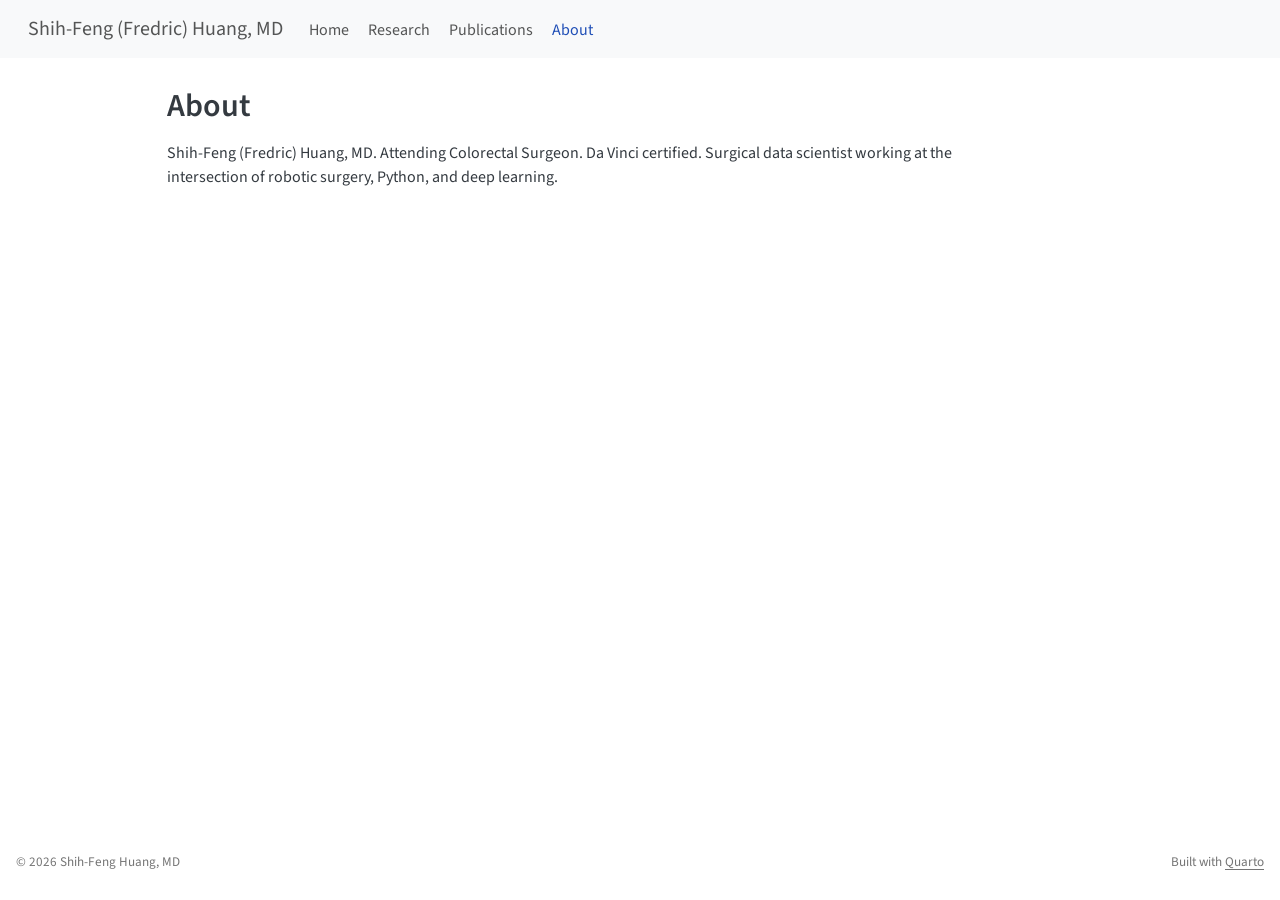
==== docs/about.html @ 770b7eba "Initial Quarto site with CNAME for research.shihfenghuang.com" ====
<!DOCTYPE html>
<html xmlns="http://www.w3.org/1999/xhtml" lang="en" xml:lang="en"><head>

<meta charset="utf-8">
<meta name="generator" content="quarto-1.5.57">

<meta name="viewport" content="width=device-width, initial-scale=1.0, user-scalable=yes">


<title>About – Shih-Feng (Fredric) Huang, MD</title>
<style>
code{white-space: pre-wrap;}
span.smallcaps{font-variant: small-caps;}
div.columns{display: flex; gap: min(4vw, 1.5em);}
div.column{flex: auto; overflow-x: auto;}
div.hanging-indent{margin-left: 1.5em; text-indent: -1.5em;}
ul.task-list{list-style: none;}
ul.task-list li input[type="checkbox"] {
  width: 0.8em;
  margin: 0 0.8em 0.2em -1em; /* quarto-specific, see https://github.com/quarto-dev/quarto-cli/issues/4556 */ 
  vertical-align: middle;
}
</style>


<script src="site_libs/quarto-nav/quarto-nav.js"></script>
<script src="site_libs/quarto-nav/headroom.min.js"></script>
<script src="site_libs/clipboard/clipboard.min.js"></script>
<script src="site_libs/quarto-search/autocomplete.umd.js"></script>
<script src="site_libs/quarto-search/fuse.min.js"></script>
<script src="site_libs/quarto-search/quarto-search.js"></script>
<meta name="quarto:offset" content="./">
<script src="site_libs/quarto-html/quarto.js"></script>
<script src="site_libs/quarto-html/popper.min.js"></script>
<script src="site_libs/quarto-html/tippy.umd.min.js"></script>
<script src="site_libs/quarto-html/anchor.min.js"></script>
<link href="site_libs/quarto-html/tippy.css" rel="stylesheet">
<link href="site_libs/quarto-html/quarto-syntax-highlighting.css" rel="stylesheet" id="quarto-text-highlighting-styles">
<script src="site_libs/bootstrap/bootstrap.min.js"></script>
<link href="site_libs/bootstrap/bootstrap-icons.css" rel="stylesheet">
<link href="site_libs/bootstrap/bootstrap.min.css" rel="stylesheet" id="quarto-bootstrap" data-mode="light">
<script id="quarto-search-options" type="application/json">{
  "location": "navbar",
  "copy-button": false,
  "collapse-after": 3,
  "panel-placement": "end",
  "type": "overlay",
  "limit": 50,
  "keyboard-shortcut": [
    "f",
    "/",
    "s"
  ],
  "show-item-context": false,
  "language": {
    "search-no-results-text": "No results",
    "search-matching-documents-text": "matching documents",
    "search-copy-link-title": "Copy link to search",
    "search-hide-matches-text": "Hide additional matches",
    "search-more-match-text": "more match in this document",
    "search-more-matches-text": "more matches in this document",
    "search-clear-button-title": "Clear",
    "search-text-placeholder": "",
    "search-detached-cancel-button-title": "Cancel",
    "search-submit-button-title": "Submit",
    "search-label": "Search"
  }
}</script>


<link rel="stylesheet" href="styles.css">
</head>

<body class="nav-fixed">

<div id="quarto-search-results"></div>
  <header id="quarto-header" class="headroom fixed-top">
    <nav class="navbar navbar-expand-lg " data-bs-theme="dark">
      <div class="navbar-container container-fluid">
      <div class="navbar-brand-container mx-auto">
    <a class="navbar-brand" href="./index.html">
    <span class="navbar-title">Shih-Feng (Fredric) Huang, MD</span>
    </a>
  </div>
            <div id="quarto-search" class="" title="Search"></div>
          <button class="navbar-toggler" type="button" data-bs-toggle="collapse" data-bs-target="#navbarCollapse" aria-controls="navbarCollapse" role="menu" aria-expanded="false" aria-label="Toggle navigation" onclick="if (window.quartoToggleHeadroom) { window.quartoToggleHeadroom(); }">
  <span class="navbar-toggler-icon"></span>
</button>
          <div class="collapse navbar-collapse" id="navbarCollapse">
            <ul class="navbar-nav navbar-nav-scroll me-auto">
  <li class="nav-item">
    <a class="nav-link" href="./index.html"> 
<span class="menu-text">Home</span></a>
  </li>  
  <li class="nav-item">
    <a class="nav-link" href="./research.html"> 
<span class="menu-text">Research</span></a>
  </li>  
  <li class="nav-item">
    <a class="nav-link" href="./publications.html"> 
<span class="menu-text">Publications</span></a>
  </li>  
  <li class="nav-item">
    <a class="nav-link active" href="./about.html" aria-current="page"> 
<span class="menu-text">About</span></a>
  </li>  
</ul>
            <ul class="navbar-nav navbar-nav-scroll ms-auto">
  <li class="nav-item compact">
    <a class="nav-link" href="https://github.com/odafeng"> <i class="bi bi-github" role="img">
</i> 
<span class="menu-text"></span></a>
  </li>  
  <li class="nav-item compact">
    <a class="nav-link" href="https://www.linkedin.com/in/fredrichuang/"> <i class="bi bi-linkedin" role="img">
</i> 
<span class="menu-text"></span></a>
  </li>  
</ul>
          </div> <!-- /navcollapse -->
            <div class="quarto-navbar-tools">
</div>
      </div> <!-- /container-fluid -->
    </nav>
</header>
<!-- content -->
<div id="quarto-content" class="quarto-container page-columns page-rows-contents page-layout-article page-navbar">
<!-- sidebar -->
<!-- margin-sidebar -->
    <div id="quarto-margin-sidebar" class="sidebar margin-sidebar zindex-bottom">
        
    </div>
<!-- main -->
<main class="content" id="quarto-document-content">

<header id="title-block-header" class="quarto-title-block default">
<div class="quarto-title">
<h1 class="title">About</h1>
</div>



<div class="quarto-title-meta">

    
  
    
  </div>
  


</header>


<p>Shih-Feng (Fredric) Huang, MD. Attending Colorectal Surgeon. Da Vinci certified. Surgical data scientist working at the intersection of robotic surgery, Python, and deep learning.</p>



</main> <!-- /main -->
<script id="quarto-html-after-body" type="application/javascript">
window.document.addEventListener("DOMContentLoaded", function (event) {
  const toggleBodyColorMode = (bsSheetEl) => {
    const mode = bsSheetEl.getAttribute("data-mode");
    const bodyEl = window.document.querySelector("body");
    if (mode === "dark") {
      bodyEl.classList.add("quarto-dark");
      bodyEl.classList.remove("quarto-light");
    } else {
      bodyEl.classList.add("quarto-light");
      bodyEl.classList.remove("quarto-dark");
    }
  }
  const toggleBodyColorPrimary = () => {
    const bsSheetEl = window.document.querySelector("link#quarto-bootstrap");
    if (bsSheetEl) {
      toggleBodyColorMode(bsSheetEl);
    }
  }
  toggleBodyColorPrimary();  
  const icon = "";
  const anchorJS = new window.AnchorJS();
  anchorJS.options = {
    placement: 'right',
    icon: icon
  };
  anchorJS.add('.anchored');
  const isCodeAnnotation = (el) => {
    for (const clz of el.classList) {
      if (clz.startsWith('code-annotation-')) {                     
        return true;
      }
    }
    return false;
  }
  const onCopySuccess = function(e) {
    // button target
    const button = e.trigger;
    // don't keep focus
    button.blur();
    // flash "checked"
    button.classList.add('code-copy-button-checked');
    var currentTitle = button.getAttribute("title");
    button.setAttribute("title", "Copied!");
    let tooltip;
    if (window.bootstrap) {
      button.setAttribute("data-bs-toggle", "tooltip");
      button.setAttribute("data-bs-placement", "left");
      button.setAttribute("data-bs-title", "Copied!");
      tooltip = new bootstrap.Tooltip(button, 
        { trigger: "manual", 
          customClass: "code-copy-button-tooltip",
          offset: [0, -8]});
      tooltip.show();    
    }
    setTimeout(function() {
      if (tooltip) {
        tooltip.hide();
        button.removeAttribute("data-bs-title");
        button.removeAttribute("data-bs-toggle");
        button.removeAttribute("data-bs-placement");
      }
      button.setAttribute("title", currentTitle);
      button.classList.remove('code-copy-button-checked');
    }, 1000);
    // clear code selection
    e.clearSelection();
  }
  const getTextToCopy = function(trigger) {
      const codeEl = trigger.previousElementSibling.cloneNode(true);
      for (const childEl of codeEl.children) {
        if (isCodeAnnotation(childEl)) {
          childEl.remove();
        }
      }
      return codeEl.innerText;
  }
  const clipboard = new window.ClipboardJS('.code-copy-button:not([data-in-quarto-modal])', {
    text: getTextToCopy
  });
  clipboard.on('success', onCopySuccess);
  if (window.document.getElementById('quarto-embedded-source-code-modal')) {
    // For code content inside modals, clipBoardJS needs to be initialized with a container option
    // TODO: Check when it could be a function (https://github.com/zenorocha/clipboard.js/issues/860)
    const clipboardModal = new window.ClipboardJS('.code-copy-button[data-in-quarto-modal]', {
      text: getTextToCopy,
      container: window.document.getElementById('quarto-embedded-source-code-modal')
    });
    clipboardModal.on('success', onCopySuccess);
  }
    var localhostRegex = new RegExp(/^(?:http|https):\/\/localhost\:?[0-9]*\//);
    var mailtoRegex = new RegExp(/^mailto:/);
      var filterRegex = new RegExp("https:\/\/research\.shihfenghuang\.com");
    var isInternal = (href) => {
        return filterRegex.test(href) || localhostRegex.test(href) || mailtoRegex.test(href);
    }
    // Inspect non-navigation links and adorn them if external
 	var links = window.document.querySelectorAll('a[href]:not(.nav-link):not(.navbar-brand):not(.toc-action):not(.sidebar-link):not(.sidebar-item-toggle):not(.pagination-link):not(.no-external):not([aria-hidden]):not(.dropdown-item):not(.quarto-navigation-tool):not(.about-link)');
    for (var i=0; i<links.length; i++) {
      const link = links[i];
      if (!isInternal(link.href)) {
        // undo the damage that might have been done by quarto-nav.js in the case of
        // links that we want to consider external
        if (link.dataset.originalHref !== undefined) {
          link.href = link.dataset.originalHref;
        }
      }
    }
  function tippyHover(el, contentFn, onTriggerFn, onUntriggerFn) {
    const config = {
      allowHTML: true,
      maxWidth: 500,
      delay: 100,
      arrow: false,
      appendTo: function(el) {
          return el.parentElement;
      },
      interactive: true,
      interactiveBorder: 10,
      theme: 'quarto',
      placement: 'bottom-start',
    };
    if (contentFn) {
      config.content = contentFn;
    }
    if (onTriggerFn) {
      config.onTrigger = onTriggerFn;
    }
    if (onUntriggerFn) {
      config.onUntrigger = onUntriggerFn;
    }
    window.tippy(el, config); 
  }
  const noterefs = window.document.querySelectorAll('a[role="doc-noteref"]');
  for (var i=0; i<noterefs.length; i++) {
    const ref = noterefs[i];
    tippyHover(ref, function() {
      // use id or data attribute instead here
      let href = ref.getAttribute('data-footnote-href') || ref.getAttribute('href');
      try { href = new URL(href).hash; } catch {}
      const id = href.replace(/^#\/?/, "");
      const note = window.document.getElementById(id);
      if (note) {
        return note.innerHTML;
      } else {
        return "";
      }
    });
  }
  const xrefs = window.document.querySelectorAll('a.quarto-xref');
  const processXRef = (id, note) => {
    // Strip column container classes
    const stripColumnClz = (el) => {
      el.classList.remove("page-full", "page-columns");
      if (el.children) {
        for (const child of el.children) {
          stripColumnClz(child);
        }
      }
    }
    stripColumnClz(note)
    if (id === null || id.startsWith('sec-')) {
      // Special case sections, only their first couple elements
      const container = document.createElement("div");
      if (note.children && note.children.length > 2) {
        container.appendChild(note.children[0].cloneNode(true));
        for (let i = 1; i < note.children.length; i++) {
          const child = note.children[i];
          if (child.tagName === "P" && child.innerText === "") {
            continue;
          } else {
            container.appendChild(child.cloneNode(true));
            break;
          }
        }
        if (window.Quarto?.typesetMath) {
          window.Quarto.typesetMath(container);
        }
        return container.innerHTML
      } else {
        if (window.Quarto?.typesetMath) {
          window.Quarto.typesetMath(note);
        }
        return note.innerHTML;
      }
    } else {
      // Remove any anchor links if they are present
      const anchorLink = note.querySelector('a.anchorjs-link');
      if (anchorLink) {
        anchorLink.remove();
      }
      if (window.Quarto?.typesetMath) {
        window.Quarto.typesetMath(note);
      }
      // TODO in 1.5, we should make sure this works without a callout special case
      if (note.classList.contains("callout")) {
        return note.outerHTML;
      } else {
        return note.innerHTML;
      }
    }
  }
  for (var i=0; i<xrefs.length; i++) {
    const xref = xrefs[i];
    tippyHover(xref, undefined, function(instance) {
      instance.disable();
      let url = xref.getAttribute('href');
      let hash = undefined; 
      if (url.startsWith('#')) {
        hash = url;
      } else {
        try { hash = new URL(url).hash; } catch {}
      }
      if (hash) {
        const id = hash.replace(/^#\/?/, "");
        const note = window.document.getElementById(id);
        if (note !== null) {
          try {
            const html = processXRef(id, note.cloneNode(true));
            instance.setContent(html);
          } finally {
            instance.enable();
            instance.show();
          }
        } else {
          // See if we can fetch this
          fetch(url.split('#')[0])
          .then(res => res.text())
          .then(html => {
            const parser = new DOMParser();
            const htmlDoc = parser.parseFromString(html, "text/html");
            const note = htmlDoc.getElementById(id);
            if (note !== null) {
              const html = processXRef(id, note);
              instance.setContent(html);
            } 
          }).finally(() => {
            instance.enable();
            instance.show();
          });
        }
      } else {
        // See if we can fetch a full url (with no hash to target)
        // This is a special case and we should probably do some content thinning / targeting
        fetch(url)
        .then(res => res.text())
        .then(html => {
          const parser = new DOMParser();
          const htmlDoc = parser.parseFromString(html, "text/html");
          const note = htmlDoc.querySelector('main.content');
          if (note !== null) {
            // This should only happen for chapter cross references
            // (since there is no id in the URL)
            // remove the first header
            if (note.children.length > 0 && note.children[0].tagName === "HEADER") {
              note.children[0].remove();
            }
            const html = processXRef(null, note);
            instance.setContent(html);
          } 
        }).finally(() => {
          instance.enable();
          instance.show();
        });
      }
    }, function(instance) {
    });
  }
      let selectedAnnoteEl;
      const selectorForAnnotation = ( cell, annotation) => {
        let cellAttr = 'data-code-cell="' + cell + '"';
        let lineAttr = 'data-code-annotation="' +  annotation + '"';
        const selector = 'span[' + cellAttr + '][' + lineAttr + ']';
        return selector;
      }
      const selectCodeLines = (annoteEl) => {
        const doc = window.document;
        const targetCell = annoteEl.getAttribute("data-target-cell");
        const targetAnnotation = annoteEl.getAttribute("data-target-annotation");
        const annoteSpan = window.document.querySelector(selectorForAnnotation(targetCell, targetAnnotation));
        const lines = annoteSpan.getAttribute("data-code-lines").split(",");
        const lineIds = lines.map((line) => {
          return targetCell + "-" + line;
        })
        let top = null;
        let height = null;
        let parent = null;
        if (lineIds.length > 0) {
            //compute the position of the single el (top and bottom and make a div)
            const el = window.document.getElementById(lineIds[0]);
            top = el.offsetTop;
            height = el.offsetHeight;
            parent = el.parentElement.parentElement;
          if (lineIds.length > 1) {
            const lastEl = window.document.getElementById(lineIds[lineIds.length - 1]);
            const bottom = lastEl.offsetTop + lastEl.offsetHeight;
            height = bottom - top;
          }
          if (top !== null && height !== null && parent !== null) {
            // cook up a div (if necessary) and position it 
            let div = window.document.getElementById("code-annotation-line-highlight");
            if (div === null) {
              div = window.document.createElement("div");
              div.setAttribute("id", "code-annotation-line-highlight");
              div.style.position = 'absolute';
              parent.appendChild(div);
            }
            div.style.top = top - 2 + "px";
            div.style.height = height + 4 + "px";
            div.style.left = 0;
            let gutterDiv = window.document.getElementById("code-annotation-line-highlight-gutter");
            if (gutterDiv === null) {
              gutterDiv = window.document.createElement("div");
              gutterDiv.setAttribute("id", "code-annotation-line-highlight-gutter");
              gutterDiv.style.position = 'absolute';
              const codeCell = window.document.getElementById(targetCell);
              const gutter = codeCell.querySelector('.code-annotation-gutter');
              gutter.appendChild(gutterDiv);
            }
            gutterDiv.style.top = top - 2 + "px";
            gutterDiv.style.height = height + 4 + "px";
          }
          selectedAnnoteEl = annoteEl;
        }
      };
      const unselectCodeLines = () => {
        const elementsIds = ["code-annotation-line-highlight", "code-annotation-line-highlight-gutter"];
        elementsIds.forEach((elId) => {
          const div = window.document.getElementById(elId);
          if (div) {
            div.remove();
          }
        });
        selectedAnnoteEl = undefined;
      };
        // Handle positioning of the toggle
    window.addEventListener(
      "resize",
      throttle(() => {
        elRect = undefined;
        if (selectedAnnoteEl) {
          selectCodeLines(selectedAnnoteEl);
        }
      }, 10)
    );
    function throttle(fn, ms) {
    let throttle = false;
    let timer;
      return (...args) => {
        if(!throttle) { // first call gets through
            fn.apply(this, args);
            throttle = true;
        } else { // all the others get throttled
            if(timer) clearTimeout(timer); // cancel #2
            timer = setTimeout(() => {
              fn.apply(this, args);
              timer = throttle = false;
            }, ms);
        }
      };
    }
      // Attach click handler to the DT
      const annoteDls = window.document.querySelectorAll('dt[data-target-cell]');
      for (const annoteDlNode of annoteDls) {
        annoteDlNode.addEventListener('click', (event) => {
          const clickedEl = event.target;
          if (clickedEl !== selectedAnnoteEl) {
            unselectCodeLines();
            const activeEl = window.document.querySelector('dt[data-target-cell].code-annotation-active');
            if (activeEl) {
              activeEl.classList.remove('code-annotation-active');
            }
            selectCodeLines(clickedEl);
            clickedEl.classList.add('code-annotation-active');
          } else {
            // Unselect the line
            unselectCodeLines();
            clickedEl.classList.remove('code-annotation-active');
          }
        });
      }
  const findCites = (el) => {
    const parentEl = el.parentElement;
    if (parentEl) {
      const cites = parentEl.dataset.cites;
      if (cites) {
        return {
          el,
          cites: cites.split(' ')
        };
      } else {
        return findCites(el.parentElement)
      }
    } else {
      return undefined;
    }
  };
  var bibliorefs = window.document.querySelectorAll('a[role="doc-biblioref"]');
  for (var i=0; i<bibliorefs.length; i++) {
    const ref = bibliorefs[i];
    const citeInfo = findCites(ref);
    if (citeInfo) {
      tippyHover(citeInfo.el, function() {
        var popup = window.document.createElement('div');
        citeInfo.cites.forEach(function(cite) {
          var citeDiv = window.document.createElement('div');
          citeDiv.classList.add('hanging-indent');
          citeDiv.classList.add('csl-entry');
          var biblioDiv = window.document.getElementById('ref-' + cite);
          if (biblioDiv) {
            citeDiv.innerHTML = biblioDiv.innerHTML;
          }
          popup.appendChild(citeDiv);
        });
        return popup.innerHTML;
      });
    }
  }
});
</script>
</div> <!-- /content -->
<footer class="footer">
  <div class="nav-footer">
    <div class="nav-footer-left">
<p>© 2026 Shih-Feng Huang, MD</p>
</div>   
    <div class="nav-footer-center">
      &nbsp;
    </div>
    <div class="nav-footer-right">
<p>Built with <a href="https://quarto.org">Quarto</a></p>
</div>
  </div>
</footer>




</body></html>
---- docs/site_libs/quarto-html/tippy.css ----
.tippy-box[data-animation=fade][data-state=hidden]{opacity:0}[data-tippy-root]{max-width:calc(100vw - 10px)}.tippy-box{position:relative;background-color:#333;color:#fff;border-radius:4px;font-size:14px;line-height:1.4;white-space:normal;outline:0;transition-property:transform,visibility,opacity}.tippy-box[data-placement^=top]>.tippy-arrow{bottom:0}.tippy-box[data-placement^=top]>.tippy-arrow:before{bottom:-7px;left:0;border-width:8px 8px 0;border-top-color:initial;transform-origin:center top}.tippy-box[data-placement^=bottom]>.tippy-arrow{top:0}.tippy-box[data-placement^=bottom]>.tippy-arrow:before{top:-7px;left:0;border-width:0 8px 8px;border-bottom-color:initial;transform-origin:center bottom}.tippy-box[data-placement^=left]>.tippy-arrow{right:0}.tippy-box[data-placement^=left]>.tippy-arrow:before{border-width:8px 0 8px 8px;border-left-color:initial;right:-7px;transform-origin:center left}.tippy-box[data-placement^=right]>.tippy-arrow{left:0}.tippy-box[data-placement^=right]>.tippy-arrow:before{left:-7px;border-width:8px 8px 8px 0;border-right-color:initial;transform-origin:center right}.tippy-box[data-inertia][data-state=visible]{transition-timing-function:cubic-bezier(.54,1.5,.38,1.11)}.tippy-arrow{width:16px;height:16px;color:#333}.tippy-arrow:before{content:"";position:absolute;border-color:transparent;border-style:solid}.tippy-content{position:relative;padding:5px 9px;z-index:1}
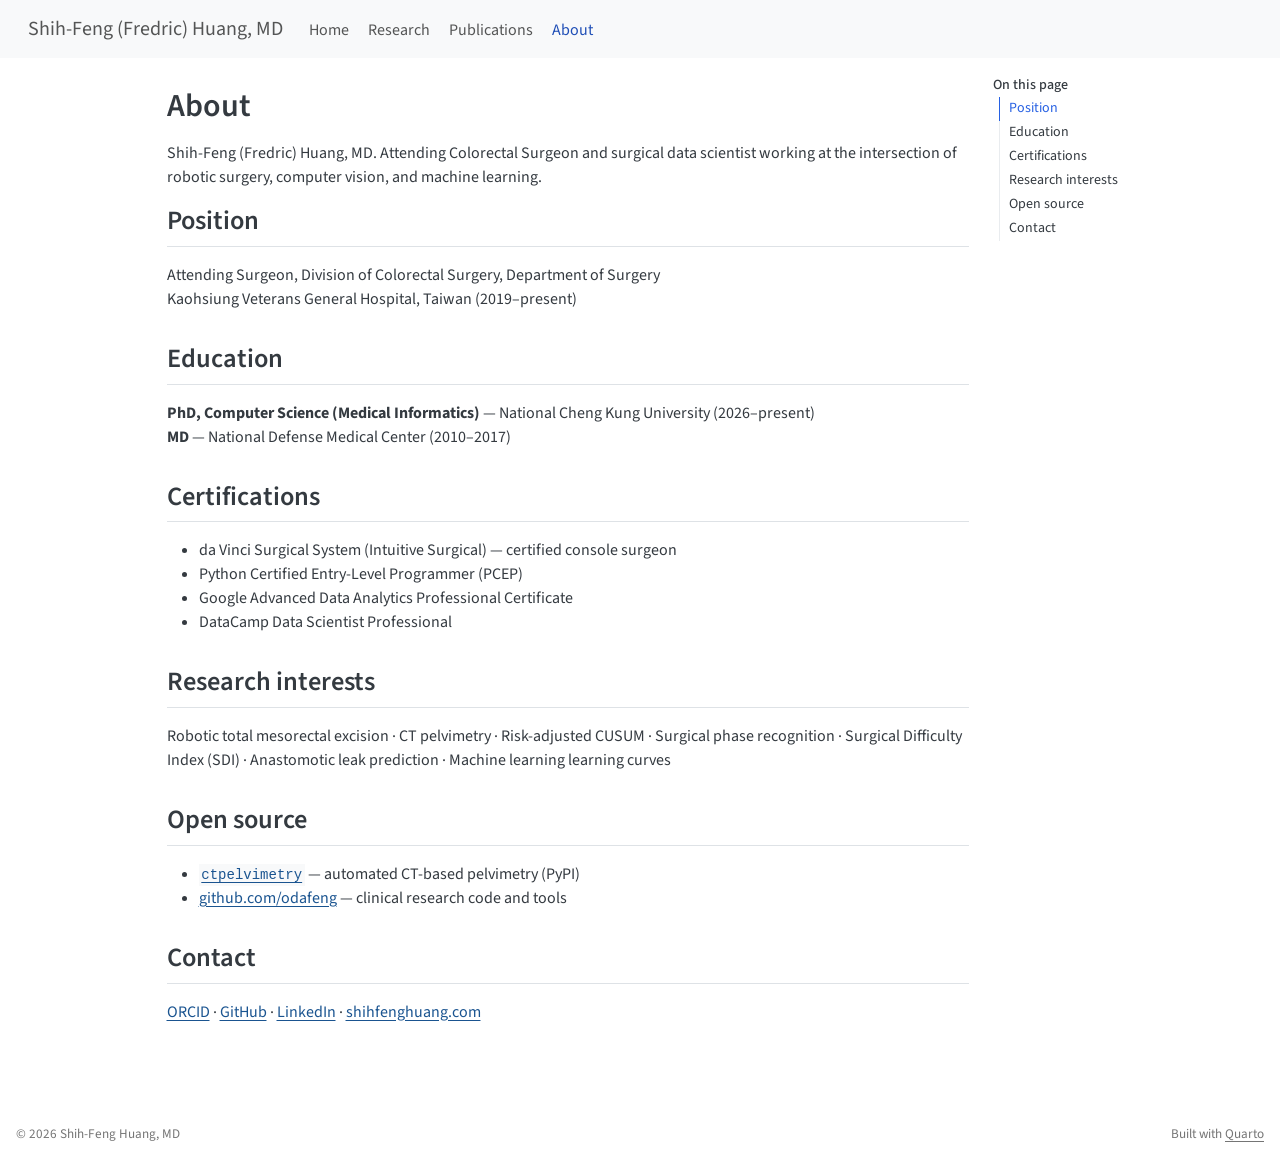
==== commit d1ce57c7: "Populate site from ORCID: full publication list, RCSI axes, CV-style about page" ====
--- a/docs/about.html
+++ b/docs/about.html
@@ -127,8 +127,19 @@
 <div id="quarto-content" class="quarto-container page-columns page-rows-contents page-layout-article page-navbar">
 <!-- sidebar -->
 <!-- margin-sidebar -->
-    <div id="quarto-margin-sidebar" class="sidebar margin-sidebar zindex-bottom">
-        
+    <div id="quarto-margin-sidebar" class="sidebar margin-sidebar">
+        <nav id="TOC" role="doc-toc" class="toc-active">
+    <h2 id="toc-title">On this page</h2>
+   
+  <ul>
+  <li><a href="#position" id="toc-position" class="nav-link active" data-scroll-target="#position">Position</a></li>
+  <li><a href="#education" id="toc-education" class="nav-link" data-scroll-target="#education">Education</a></li>
+  <li><a href="#certifications" id="toc-certifications" class="nav-link" data-scroll-target="#certifications">Certifications</a></li>
+  <li><a href="#research-interests" id="toc-research-interests" class="nav-link" data-scroll-target="#research-interests">Research interests</a></li>
+  <li><a href="#open-source" id="toc-open-source" class="nav-link" data-scroll-target="#open-source">Open source</a></li>
+  <li><a href="#contact" id="toc-contact" class="nav-link" data-scroll-target="#contact">Contact</a></li>
+  </ul>
+</nav>
     </div>
 <!-- main -->
 <main class="content" id="quarto-document-content">
@@ -152,9 +163,43 @@
 </header>
 
 
-<p>Shih-Feng (Fredric) Huang, MD. Attending Colorectal Surgeon. Da Vinci certified. Surgical data scientist working at the intersection of robotic surgery, Python, and deep learning.</p>
-
-
+<p>Shih-Feng (Fredric) Huang, MD. Attending Colorectal Surgeon and surgical data scientist working at the intersection of robotic surgery, computer vision, and machine learning.</p>
+<section id="position" class="level2">
+<h2 class="anchored" data-anchor-id="position">Position</h2>
+<p>Attending Surgeon, Division of Colorectal Surgery, Department of Surgery<br>
+Kaohsiung Veterans General Hospital, Taiwan (2019–present)</p>
+</section>
+<section id="education" class="level2">
+<h2 class="anchored" data-anchor-id="education">Education</h2>
+<p><strong>PhD, Computer Science (Medical Informatics)</strong> — National Cheng Kung University (2026–present)<br>
+<strong>MD</strong> — National Defense Medical Center (2010–2017)</p>
+</section>
+<section id="certifications" class="level2">
+<h2 class="anchored" data-anchor-id="certifications">Certifications</h2>
+<ul>
+<li>da Vinci Surgical System (Intuitive Surgical) — certified console surgeon</li>
+<li>Python Certified Entry-Level Programmer (PCEP)</li>
+<li>Google Advanced Data Analytics Professional Certificate</li>
+<li>DataCamp Data Scientist Professional</li>
+</ul>
+</section>
+<section id="research-interests" class="level2">
+<h2 class="anchored" data-anchor-id="research-interests">Research interests</h2>
+<p>Robotic total mesorectal excision · CT pelvimetry · Risk-adjusted CUSUM · Surgical phase recognition · Surgical Difficulty Index (SDI) · Anastomotic leak prediction · Machine learning learning curves</p>
+</section>
+<section id="open-source" class="level2">
+<h2 class="anchored" data-anchor-id="open-source">Open source</h2>
+<ul>
+<li><a href="https://pypi.org/project/ctpelvimetry/"><code>ctpelvimetry</code></a> — automated CT-based pelvimetry (PyPI)</li>
+<li><a href="https://github.com/odafeng">github.com/odafeng</a> — clinical research code and tools</li>
+</ul>
+</section>
+<section id="contact" class="level2">
+<h2 class="anchored" data-anchor-id="contact">Contact</h2>
+<p><a href="https://orcid.org/0000-0002-8037-4074">ORCID</a> · <a href="https://github.com/odafeng">GitHub</a> · <a href="https://www.linkedin.com/in/fredrichuang/">LinkedIn</a> · <a href="https://shihfenghuang.com">shihfenghuang.com</a></p>
+
+
+</section>
 
 </main> <!-- /main -->
 <script id="quarto-html-after-body" type="application/javascript">
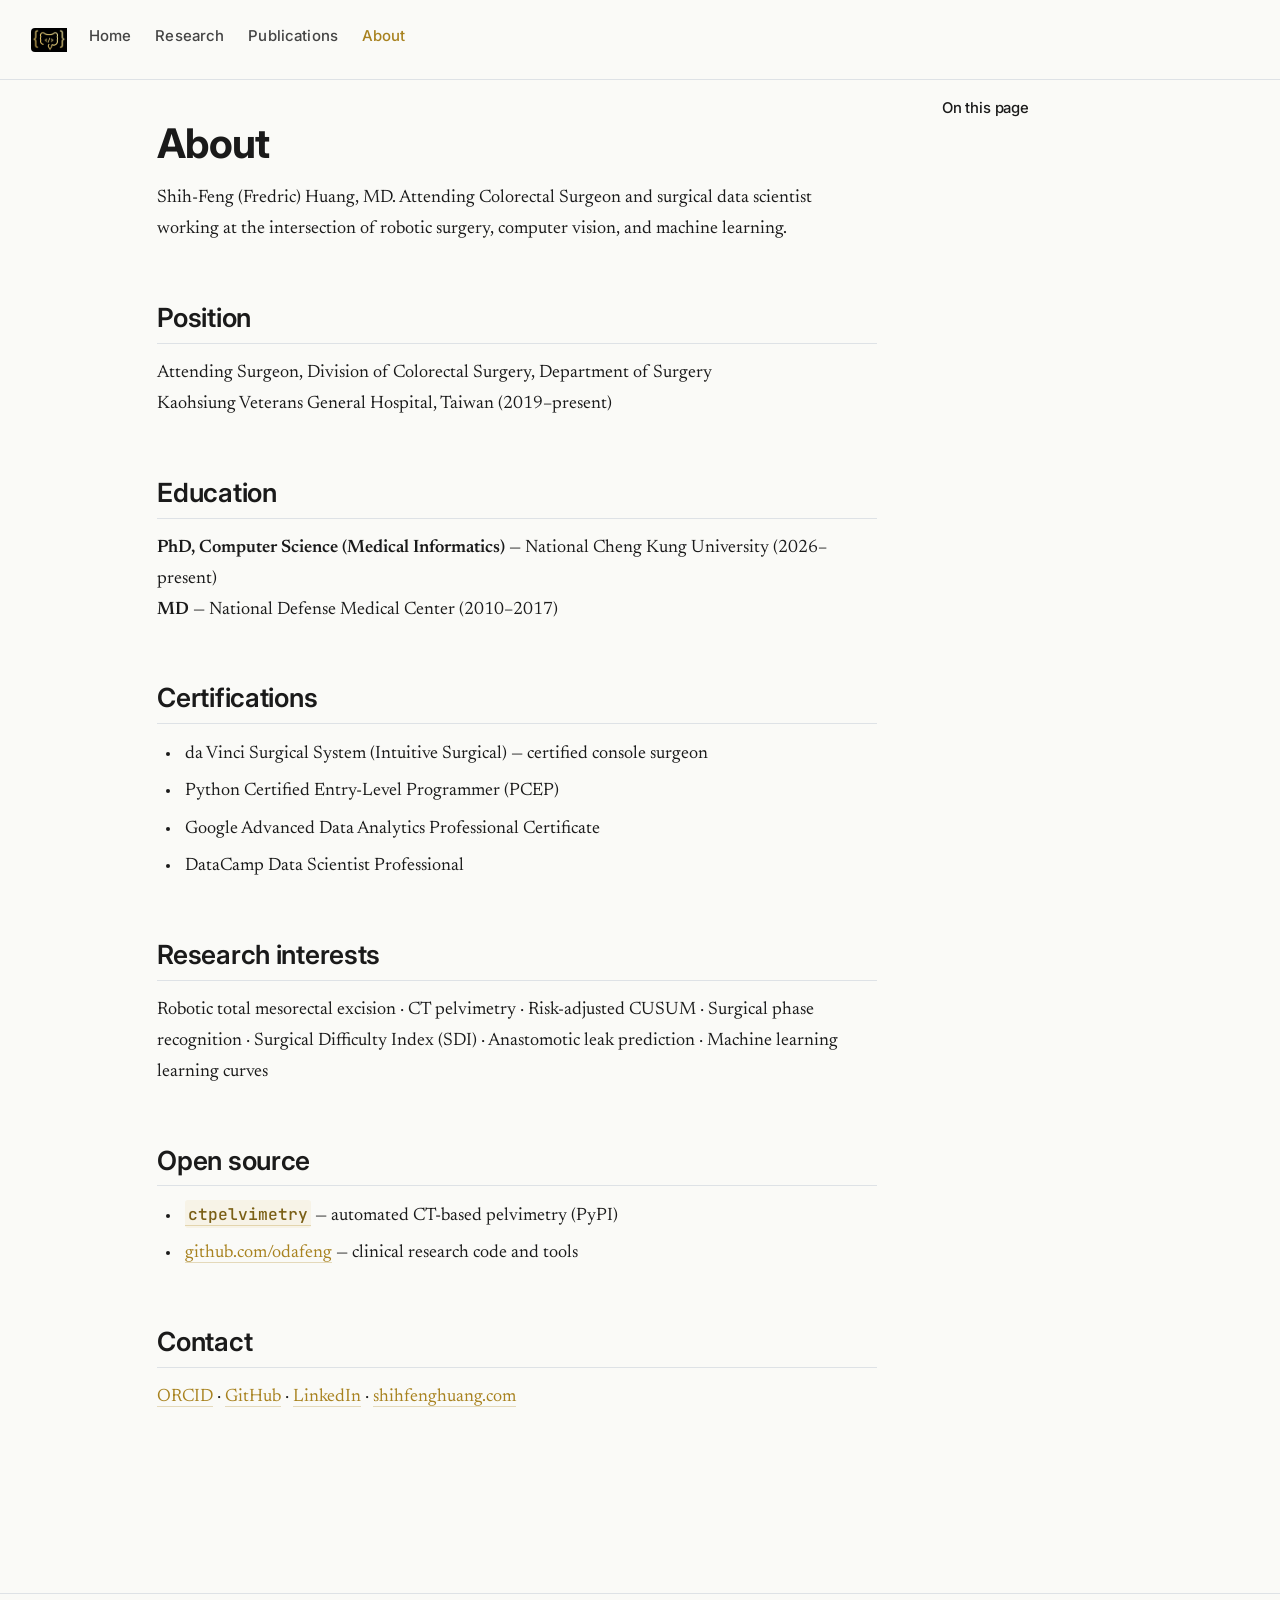
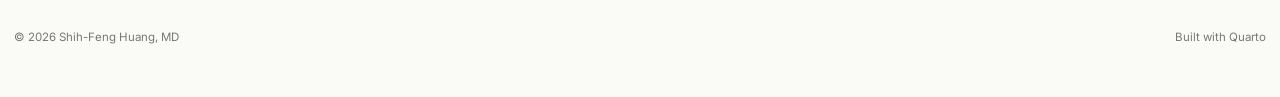
==== commit 1a80622a: "Brand the site: Colon & Code_ logo, gold accent palette, serif typography, hero section" ====
--- a/docs/about.html
+++ b/docs/about.html
@@ -7,7 +7,7 @@
 <meta name="viewport" content="width=device-width, initial-scale=1.0, user-scalable=yes">
 
 
-<title>About – Shih-Feng (Fredric) Huang, MD</title>
+<title>About – Shih-Feng Huang, MD</title>
 <style>
 code{white-space: pre-wrap;}
 span.smallcaps{font-variant: small-caps;}
@@ -30,6 +30,7 @@
 <script src="site_libs/quarto-search/fuse.min.js"></script>
 <script src="site_libs/quarto-search/quarto-search.js"></script>
 <meta name="quarto:offset" content="./">
+<link href="./assets/favicon.png" rel="icon" type="image/png">
 <script src="site_libs/quarto-html/quarto.js"></script>
 <script src="site_libs/quarto-html/popper.min.js"></script>
 <script src="site_libs/quarto-html/tippy.umd.min.js"></script>
@@ -68,7 +69,6 @@
 }</script>
 
 
-<link rel="stylesheet" href="styles.css">
 </head>
 
 <body class="nav-fixed">
@@ -78,8 +78,8 @@
     <nav class="navbar navbar-expand-lg " data-bs-theme="dark">
       <div class="navbar-container container-fluid">
       <div class="navbar-brand-container mx-auto">
-    <a class="navbar-brand" href="./index.html">
-    <span class="navbar-title">Shih-Feng (Fredric) Huang, MD</span>
+    <a href="./index.html" class="navbar-brand navbar-brand-logo">
+    <img src="./assets/logo-nav.png" alt="Colon &amp; Code_ brand mark" class="navbar-logo">
     </a>
   </div>
             <div id="quarto-search" class="" title="Search"></div>
@@ -107,12 +107,12 @@
 </ul>
             <ul class="navbar-nav navbar-nav-scroll ms-auto">
   <li class="nav-item compact">
-    <a class="nav-link" href="https://github.com/odafeng"> <i class="bi bi-github" role="img">
+    <a class="nav-link" href="https://github.com/odafeng"> <i class="bi bi-github" role="img" aria-label="GitHub">
 </i> 
 <span class="menu-text"></span></a>
   </li>  
   <li class="nav-item compact">
-    <a class="nav-link" href="https://www.linkedin.com/in/fredrichuang/"> <i class="bi bi-linkedin" role="img">
+    <a class="nav-link" href="https://www.linkedin.com/in/fredrichuang/"> <i class="bi bi-linkedin" role="img" aria-label="LinkedIn">
 </i> 
 <span class="menu-text"></span></a>
   </li>  
@@ -131,7 +131,7 @@
         <nav id="TOC" role="doc-toc" class="toc-active">
     <h2 id="toc-title">On this page</h2>
    
-  <ul>
+  <ul class="collapse">
   <li><a href="#position" id="toc-position" class="nav-link active" data-scroll-target="#position">Position</a></li>
   <li><a href="#education" id="toc-education" class="nav-link" data-scroll-target="#education">Education</a></li>
   <li><a href="#certifications" id="toc-certifications" class="nav-link" data-scroll-target="#certifications">Certifications</a></li>
--- a/docs/site_libs/quarto-html/quarto-syntax-highlighting.css
+++ b/docs/site_libs/quarto-html/quarto-syntax-highlighting.css
@@ -0,0 +1,205 @@
+/* quarto syntax highlight colors */
+:root {
+  --quarto-hl-ot-color: #003B4F;
+  --quarto-hl-at-color: #657422;
+  --quarto-hl-ss-color: #20794D;
+  --quarto-hl-an-color: #5E5E5E;
+  --quarto-hl-fu-color: #4758AB;
+  --quarto-hl-st-color: #20794D;
+  --quarto-hl-cf-color: #003B4F;
+  --quarto-hl-op-color: #5E5E5E;
+  --quarto-hl-er-color: #AD0000;
+  --quarto-hl-bn-color: #AD0000;
+  --quarto-hl-al-color: #AD0000;
+  --quarto-hl-va-color: #111111;
+  --quarto-hl-bu-color: inherit;
+  --quarto-hl-ex-color: inherit;
+  --quarto-hl-pp-color: #AD0000;
+  --quarto-hl-in-color: #5E5E5E;
+  --quarto-hl-vs-color: #20794D;
+  --quarto-hl-wa-color: #5E5E5E;
+  --quarto-hl-do-color: #5E5E5E;
+  --quarto-hl-im-color: #00769E;
+  --quarto-hl-ch-color: #20794D;
+  --quarto-hl-dt-color: #AD0000;
+  --quarto-hl-fl-color: #AD0000;
+  --quarto-hl-co-color: #5E5E5E;
+  --quarto-hl-cv-color: #5E5E5E;
+  --quarto-hl-cn-color: #8f5902;
+  --quarto-hl-sc-color: #5E5E5E;
+  --quarto-hl-dv-color: #AD0000;
+  --quarto-hl-kw-color: #003B4F;
+}
+
+/* other quarto variables */
+:root {
+  --quarto-font-monospace: "JetBrains Mono", "SF Mono", Menlo, monospace;
+}
+
+pre > code.sourceCode > span {
+  color: #003B4F;
+}
+
+code span {
+  color: #003B4F;
+}
+
+code.sourceCode > span {
+  color: #003B4F;
+}
+
+div.sourceCode,
+div.sourceCode pre.sourceCode {
+  color: #003B4F;
+}
+
+code span.ot {
+  color: #003B4F;
+  font-style: inherit;
+}
+
+code span.at {
+  color: #657422;
+  font-style: inherit;
+}
+
+code span.ss {
+  color: #20794D;
+  font-style: inherit;
+}
+
+code span.an {
+  color: #5E5E5E;
+  font-style: inherit;
+}
+
+code span.fu {
+  color: #4758AB;
+  font-style: inherit;
+}
+
+code span.st {
+  color: #20794D;
+  font-style: inherit;
+}
+
+code span.cf {
+  color: #003B4F;
+  font-weight: bold;
+  font-style: inherit;
+}
+
+code span.op {
+  color: #5E5E5E;
+  font-style: inherit;
+}
+
+code span.er {
+  color: #AD0000;
+  font-style: inherit;
+}
+
+code span.bn {
+  color: #AD0000;
+  font-style: inherit;
+}
+
+code span.al {
+  color: #AD0000;
+  font-style: inherit;
+}
+
+code span.va {
+  color: #111111;
+  font-style: inherit;
+}
+
+code span.bu {
+  font-style: inherit;
+}
+
+code span.ex {
+  font-style: inherit;
+}
+
+code span.pp {
+  color: #AD0000;
+  font-style: inherit;
+}
+
+code span.in {
+  color: #5E5E5E;
+  font-style: inherit;
+}
+
+code span.vs {
+  color: #20794D;
+  font-style: inherit;
+}
+
+code span.wa {
+  color: #5E5E5E;
+  font-style: italic;
+}
+
+code span.do {
+  color: #5E5E5E;
+  font-style: italic;
+}
+
+code span.im {
+  color: #00769E;
+  font-style: inherit;
+}
+
+code span.ch {
+  color: #20794D;
+  font-style: inherit;
+}
+
+code span.dt {
+  color: #AD0000;
+  font-style: inherit;
+}
+
+code span.fl {
+  color: #AD0000;
+  font-style: inherit;
+}
+
+code span.co {
+  color: #5E5E5E;
+  font-style: inherit;
+}
+
+code span.cv {
+  color: #5E5E5E;
+  font-style: italic;
+}
+
+code span.cn {
+  color: #8f5902;
+  font-style: inherit;
+}
+
+code span.sc {
+  color: #5E5E5E;
+  font-style: inherit;
+}
+
+code span.dv {
+  color: #AD0000;
+  font-style: inherit;
+}
+
+code span.kw {
+  color: #003B4F;
+  font-weight: bold;
+  font-style: inherit;
+}
+
+.prevent-inlining {
+  content: "</";
+}
+
+/*# sourceMappingURL=debc5d5d77c3f9108843748ff7464032.css.map */
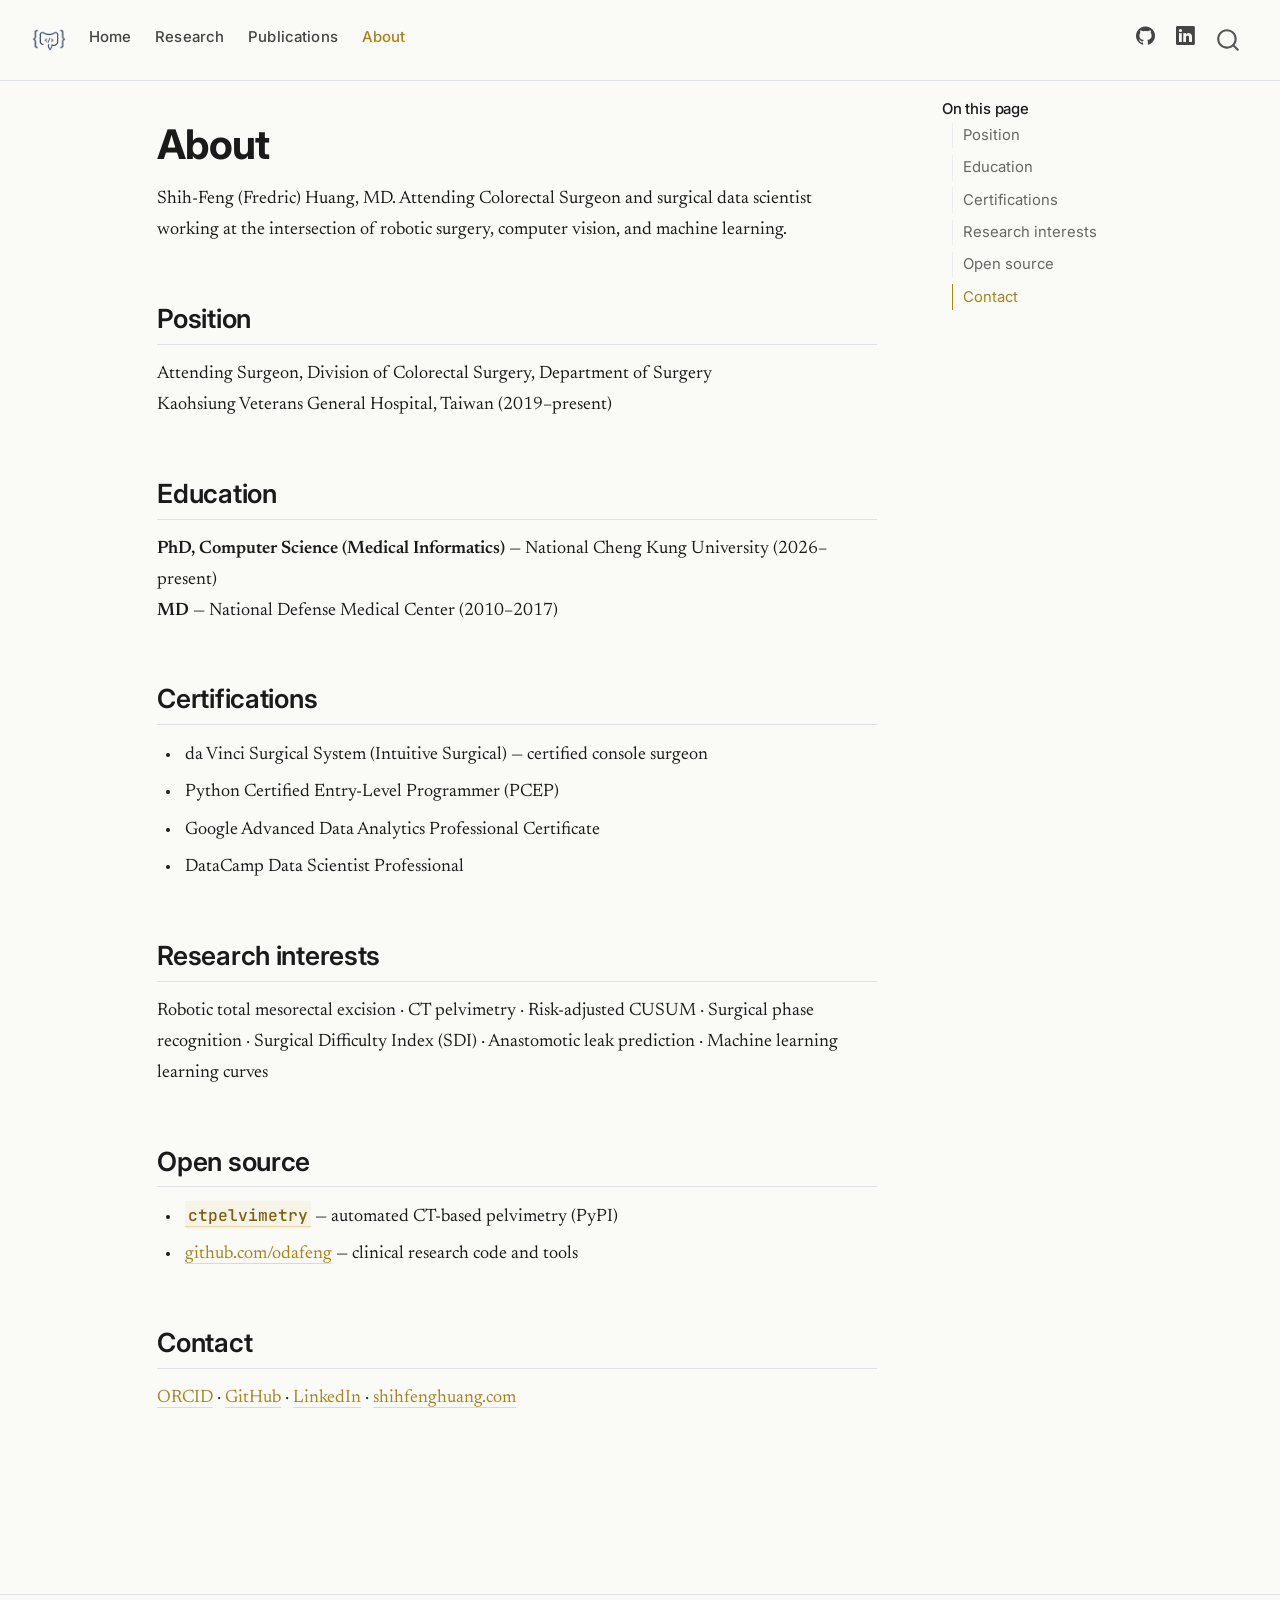
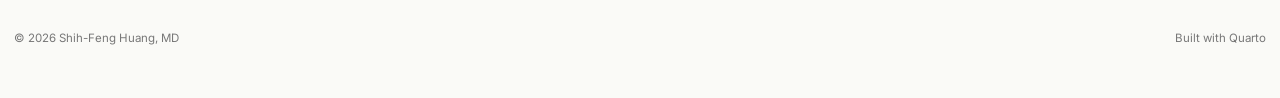
==== commit 7cbc8d50: "feat: polish homepage — hero links, styled pub list, og/twitter metadata - Remove stale 'white paper" ====
--- a/docs/about.html
+++ b/docs/about.html
@@ -2,13 +2,16 @@
 <html xmlns="http://www.w3.org/1999/xhtml" lang="en" xml:lang="en"><head>
 
 <meta charset="utf-8">
-<meta name="generator" content="quarto-1.5.57">
+<meta name="generator" content="quarto-1.9.37">
 
 <meta name="viewport" content="width=device-width, initial-scale=1.0, user-scalable=yes">
 
 
 <title>About – Shih-Feng Huang, MD</title>
 <style>
+/* Default styles provided by pandoc.
+** See https://pandoc.org/MANUAL.html#variables-for-html for config info.
+*/
 code{white-space: pre-wrap;}
 span.smallcaps{font-variant: small-caps;}
 div.columns{display: flex; gap: min(4vw, 1.5em);}
@@ -31,15 +34,16 @@
 <script src="site_libs/quarto-search/quarto-search.js"></script>
 <meta name="quarto:offset" content="./">
 <link href="./assets/favicon.png" rel="icon" type="image/png">
-<script src="site_libs/quarto-html/quarto.js"></script>
+<script src="site_libs/quarto-html/quarto.js" type="module"></script>
+<script src="site_libs/quarto-html/tabsets/tabsets.js" type="module"></script>
 <script src="site_libs/quarto-html/popper.min.js"></script>
 <script src="site_libs/quarto-html/tippy.umd.min.js"></script>
 <script src="site_libs/quarto-html/anchor.min.js"></script>
 <link href="site_libs/quarto-html/tippy.css" rel="stylesheet">
-<link href="site_libs/quarto-html/quarto-syntax-highlighting.css" rel="stylesheet" id="quarto-text-highlighting-styles">
+<link href="site_libs/quarto-html/quarto-syntax-highlighting-ce9af5621250e8d6d0230c3c37461b05.css" rel="stylesheet" id="quarto-text-highlighting-styles">
 <script src="site_libs/bootstrap/bootstrap.min.js"></script>
 <link href="site_libs/bootstrap/bootstrap-icons.css" rel="stylesheet">
-<link href="site_libs/bootstrap/bootstrap.min.css" rel="stylesheet" id="quarto-bootstrap" data-mode="light">
+<link href="site_libs/bootstrap/bootstrap-233e880a6268d809bb0453bc254fcdab.min.css" rel="stylesheet" append-hash="true" id="quarto-bootstrap" data-mode="light">
 <script id="quarto-search-options" type="application/json">{
   "location": "navbar",
   "copy-button": false,
@@ -69,9 +73,21 @@
 }</script>
 
 
+<meta property="og:title" content="About – Shih-Feng Huang, MD">
+<meta property="og:description" content="Robotic Colorectal Surgical Intelligence: planning, proficiency, and outcomes">
+<meta property="og:image" content="https://research.shihfenghuang.com/assets/favicon-512.png">
+<meta property="og:site_name" content="Shih-Feng Huang, MD">
+<meta property="og:image:height" content="512">
+<meta property="og:image:width" content="512">
+<meta name="twitter:title" content="About – Shih-Feng Huang, MD">
+<meta name="twitter:description" content="Robotic Colorectal Surgical Intelligence: planning, proficiency, and outcomes">
+<meta name="twitter:image" content="https://research.shihfenghuang.com/assets/favicon-512.png">
+<meta name="twitter:card" content="summary">
+<meta name="twitter:image-height" content="512">
+<meta name="twitter:image-width" content="512">
 </head>
 
-<body class="nav-fixed">
+<body class="nav-fixed quarto-light">
 
 <div id="quarto-search-results"></div>
   <header id="quarto-header" class="headroom fixed-top">
@@ -79,7 +95,8 @@
       <div class="navbar-container container-fluid">
       <div class="navbar-brand-container mx-auto">
     <a href="./index.html" class="navbar-brand navbar-brand-logo">
-    <img src="./assets/logo-nav.png" alt="Colon &amp; Code_ brand mark" class="navbar-logo">
+    <img src="./assets/logo-nav.png" alt="Colon &amp; Code_ brand mark" class="navbar-logo light-content">
+    <img src="./assets/logo-nav.png" alt="Colon &amp; Code_ brand mark" class="navbar-logo dark-content">
     </a>
   </div>
             <div id="quarto-search" class="" title="Search"></div>
@@ -203,239 +220,243 @@
 
 </main> <!-- /main -->
 <script id="quarto-html-after-body" type="application/javascript">
-window.document.addEventListener("DOMContentLoaded", function (event) {
-  const toggleBodyColorMode = (bsSheetEl) => {
-    const mode = bsSheetEl.getAttribute("data-mode");
-    const bodyEl = window.document.querySelector("body");
-    if (mode === "dark") {
-      bodyEl.classList.add("quarto-dark");
-      bodyEl.classList.remove("quarto-light");
-    } else {
-      bodyEl.classList.add("quarto-light");
-      bodyEl.classList.remove("quarto-dark");
-    }
-  }
-  const toggleBodyColorPrimary = () => {
-    const bsSheetEl = window.document.querySelector("link#quarto-bootstrap");
-    if (bsSheetEl) {
-      toggleBodyColorMode(bsSheetEl);
-    }
-  }
-  toggleBodyColorPrimary();  
-  const icon = "";
-  const anchorJS = new window.AnchorJS();
-  anchorJS.options = {
-    placement: 'right',
-    icon: icon
-  };
-  anchorJS.add('.anchored');
-  const isCodeAnnotation = (el) => {
-    for (const clz of el.classList) {
-      if (clz.startsWith('code-annotation-')) {                     
-        return true;
-      }
-    }
-    return false;
-  }
-  const onCopySuccess = function(e) {
-    // button target
-    const button = e.trigger;
-    // don't keep focus
-    button.blur();
-    // flash "checked"
-    button.classList.add('code-copy-button-checked');
-    var currentTitle = button.getAttribute("title");
-    button.setAttribute("title", "Copied!");
-    let tooltip;
-    if (window.bootstrap) {
-      button.setAttribute("data-bs-toggle", "tooltip");
-      button.setAttribute("data-bs-placement", "left");
-      button.setAttribute("data-bs-title", "Copied!");
-      tooltip = new bootstrap.Tooltip(button, 
-        { trigger: "manual", 
-          customClass: "code-copy-button-tooltip",
-          offset: [0, -8]});
-      tooltip.show();    
-    }
-    setTimeout(function() {
-      if (tooltip) {
-        tooltip.hide();
-        button.removeAttribute("data-bs-title");
-        button.removeAttribute("data-bs-toggle");
-        button.removeAttribute("data-bs-placement");
-      }
-      button.setAttribute("title", currentTitle);
-      button.classList.remove('code-copy-button-checked');
-    }, 1000);
-    // clear code selection
-    e.clearSelection();
-  }
-  const getTextToCopy = function(trigger) {
-      const codeEl = trigger.previousElementSibling.cloneNode(true);
+  window.document.addEventListener("DOMContentLoaded", function (event) {
+    const icon = "";
+    const anchorJS = new window.AnchorJS();
+    anchorJS.options = {
+      placement: 'right',
+      icon: icon
+    };
+    anchorJS.add('.anchored');
+    const isCodeAnnotation = (el) => {
+      for (const clz of el.classList) {
+        if (clz.startsWith('code-annotation-')) {                     
+          return true;
+        }
+      }
+      return false;
+    }
+    const onCopySuccess = function(e) {
+      // button target
+      const button = e.trigger;
+      // don't keep focus
+      button.blur();
+      // flash "checked"
+      button.classList.add('code-copy-button-checked');
+      var currentTitle = button.getAttribute("title");
+      button.setAttribute("title", "Copied!");
+      let tooltip;
+      if (window.bootstrap) {
+        button.setAttribute("data-bs-toggle", "tooltip");
+        button.setAttribute("data-bs-placement", "left");
+        button.setAttribute("data-bs-title", "Copied!");
+        tooltip = new bootstrap.Tooltip(button, 
+          { trigger: "manual", 
+            customClass: "code-copy-button-tooltip",
+            offset: [0, -8]});
+        tooltip.show();    
+      }
+      setTimeout(function() {
+        if (tooltip) {
+          tooltip.hide();
+          button.removeAttribute("data-bs-title");
+          button.removeAttribute("data-bs-toggle");
+          button.removeAttribute("data-bs-placement");
+        }
+        button.setAttribute("title", currentTitle);
+        button.classList.remove('code-copy-button-checked');
+      }, 1000);
+      // clear code selection
+      e.clearSelection();
+    }
+    const getTextToCopy = function(trigger) {
+      const outerScaffold = trigger.parentElement.cloneNode(true);
+      const codeEl = outerScaffold.querySelector('code');
       for (const childEl of codeEl.children) {
         if (isCodeAnnotation(childEl)) {
           childEl.remove();
         }
       }
       return codeEl.innerText;
-  }
-  const clipboard = new window.ClipboardJS('.code-copy-button:not([data-in-quarto-modal])', {
-    text: getTextToCopy
-  });
-  clipboard.on('success', onCopySuccess);
-  if (window.document.getElementById('quarto-embedded-source-code-modal')) {
-    // For code content inside modals, clipBoardJS needs to be initialized with a container option
-    // TODO: Check when it could be a function (https://github.com/zenorocha/clipboard.js/issues/860)
-    const clipboardModal = new window.ClipboardJS('.code-copy-button[data-in-quarto-modal]', {
-      text: getTextToCopy,
-      container: window.document.getElementById('quarto-embedded-source-code-modal')
+    }
+    const clipboard = new window.ClipboardJS('.code-copy-button:not([data-in-quarto-modal])', {
+      text: getTextToCopy
     });
-    clipboardModal.on('success', onCopySuccess);
-  }
-    var localhostRegex = new RegExp(/^(?:http|https):\/\/localhost\:?[0-9]*\//);
-    var mailtoRegex = new RegExp(/^mailto:/);
-      var filterRegex = new RegExp("https:\/\/research\.shihfenghuang\.com");
-    var isInternal = (href) => {
-        return filterRegex.test(href) || localhostRegex.test(href) || mailtoRegex.test(href);
-    }
-    // Inspect non-navigation links and adorn them if external
- 	var links = window.document.querySelectorAll('a[href]:not(.nav-link):not(.navbar-brand):not(.toc-action):not(.sidebar-link):not(.sidebar-item-toggle):not(.pagination-link):not(.no-external):not([aria-hidden]):not(.dropdown-item):not(.quarto-navigation-tool):not(.about-link)');
-    for (var i=0; i<links.length; i++) {
-      const link = links[i];
-      if (!isInternal(link.href)) {
-        // undo the damage that might have been done by quarto-nav.js in the case of
-        // links that we want to consider external
-        if (link.dataset.originalHref !== undefined) {
-          link.href = link.dataset.originalHref;
-        }
-      }
-    }
-  function tippyHover(el, contentFn, onTriggerFn, onUntriggerFn) {
-    const config = {
-      allowHTML: true,
-      maxWidth: 500,
-      delay: 100,
-      arrow: false,
-      appendTo: function(el) {
-          return el.parentElement;
-      },
-      interactive: true,
-      interactiveBorder: 10,
-      theme: 'quarto',
-      placement: 'bottom-start',
-    };
-    if (contentFn) {
-      config.content = contentFn;
-    }
-    if (onTriggerFn) {
-      config.onTrigger = onTriggerFn;
-    }
-    if (onUntriggerFn) {
-      config.onUntrigger = onUntriggerFn;
-    }
-    window.tippy(el, config); 
-  }
-  const noterefs = window.document.querySelectorAll('a[role="doc-noteref"]');
-  for (var i=0; i<noterefs.length; i++) {
-    const ref = noterefs[i];
-    tippyHover(ref, function() {
-      // use id or data attribute instead here
-      let href = ref.getAttribute('data-footnote-href') || ref.getAttribute('href');
-      try { href = new URL(href).hash; } catch {}
-      const id = href.replace(/^#\/?/, "");
-      const note = window.document.getElementById(id);
-      if (note) {
-        return note.innerHTML;
+    clipboard.on('success', onCopySuccess);
+    if (window.document.getElementById('quarto-embedded-source-code-modal')) {
+      const clipboardModal = new window.ClipboardJS('.code-copy-button[data-in-quarto-modal]', {
+        text: getTextToCopy,
+        container: window.document.getElementById('quarto-embedded-source-code-modal')
+      });
+      clipboardModal.on('success', onCopySuccess);
+    }
+      var localhostRegex = new RegExp(/^(?:http|https):\/\/localhost\:?[0-9]*\//);
+      var mailtoRegex = new RegExp(/^mailto:/);
+        var filterRegex = new RegExp("https:\/\/research\.shihfenghuang\.com");
+      var isInternal = (href) => {
+          return filterRegex.test(href) || localhostRegex.test(href) || mailtoRegex.test(href);
+      }
+      // Inspect non-navigation links and adorn them if external
+     var links = window.document.querySelectorAll('a[href]:not(.nav-link):not(.navbar-brand):not(.toc-action):not(.sidebar-link):not(.sidebar-item-toggle):not(.pagination-link):not(.no-external):not([aria-hidden]):not(.dropdown-item):not(.quarto-navigation-tool):not(.about-link)');
+      for (var i=0; i<links.length; i++) {
+        const link = links[i];
+        if (!isInternal(link.href)) {
+          // undo the damage that might have been done by quarto-nav.js in the case of
+          // links that we want to consider external
+          if (link.dataset.originalHref !== undefined) {
+            link.href = link.dataset.originalHref;
+          }
+        }
+      }
+    function tippyHover(el, contentFn, onTriggerFn, onUntriggerFn) {
+      const config = {
+        allowHTML: true,
+        maxWidth: 500,
+        delay: 100,
+        arrow: false,
+        appendTo: function(el) {
+            return el.parentElement;
+        },
+        interactive: true,
+        interactiveBorder: 10,
+        theme: 'quarto',
+        placement: 'bottom-start',
+      };
+      if (contentFn) {
+        config.content = contentFn;
+      }
+      if (onTriggerFn) {
+        config.onTrigger = onTriggerFn;
+      }
+      if (onUntriggerFn) {
+        config.onUntrigger = onUntriggerFn;
+      }
+      window.tippy(el, config); 
+    }
+    const noterefs = window.document.querySelectorAll('a[role="doc-noteref"]');
+    for (var i=0; i<noterefs.length; i++) {
+      const ref = noterefs[i];
+      tippyHover(ref, function() {
+        // use id or data attribute instead here
+        let href = ref.getAttribute('data-footnote-href') || ref.getAttribute('href');
+        try { href = new URL(href).hash; } catch {}
+        const id = href.replace(/^#\/?/, "");
+        const note = window.document.getElementById(id);
+        if (note) {
+          return note.innerHTML;
+        } else {
+          return "";
+        }
+      });
+    }
+    const xrefs = window.document.querySelectorAll('a.quarto-xref');
+    const processXRef = (id, note) => {
+      // Strip column container classes
+      const stripColumnClz = (el) => {
+        el.classList.remove("page-full", "page-columns");
+        if (el.children) {
+          for (const child of el.children) {
+            stripColumnClz(child);
+          }
+        }
+      }
+      stripColumnClz(note)
+      if (id === null || id.startsWith('sec-')) {
+        // Special case sections, only their first couple elements
+        const container = document.createElement("div");
+        if (note.children && note.children.length > 2) {
+          container.appendChild(note.children[0].cloneNode(true));
+          for (let i = 1; i < note.children.length; i++) {
+            const child = note.children[i];
+            if (child.tagName === "P" && child.innerText === "") {
+              continue;
+            } else {
+              container.appendChild(child.cloneNode(true));
+              break;
+            }
+          }
+          if (window.Quarto?.typesetMath) {
+            window.Quarto.typesetMath(container);
+          }
+          return container.innerHTML
+        } else {
+          if (window.Quarto?.typesetMath) {
+            window.Quarto.typesetMath(note);
+          }
+          return note.innerHTML;
+        }
       } else {
-        return "";
-      }
-    });
-  }
-  const xrefs = window.document.querySelectorAll('a.quarto-xref');
-  const processXRef = (id, note) => {
-    // Strip column container classes
-    const stripColumnClz = (el) => {
-      el.classList.remove("page-full", "page-columns");
-      if (el.children) {
-        for (const child of el.children) {
-          stripColumnClz(child);
-        }
-      }
-    }
-    stripColumnClz(note)
-    if (id === null || id.startsWith('sec-')) {
-      // Special case sections, only their first couple elements
-      const container = document.createElement("div");
-      if (note.children && note.children.length > 2) {
-        container.appendChild(note.children[0].cloneNode(true));
-        for (let i = 1; i < note.children.length; i++) {
-          const child = note.children[i];
-          if (child.tagName === "P" && child.innerText === "") {
-            continue;
-          } else {
-            container.appendChild(child.cloneNode(true));
-            break;
-          }
-        }
-        if (window.Quarto?.typesetMath) {
-          window.Quarto.typesetMath(container);
-        }
-        return container.innerHTML
-      } else {
+        // Remove any anchor links if they are present
+        const anchorLink = note.querySelector('a.anchorjs-link');
+        if (anchorLink) {
+          anchorLink.remove();
+        }
         if (window.Quarto?.typesetMath) {
           window.Quarto.typesetMath(note);
         }
-        return note.innerHTML;
-      }
-    } else {
-      // Remove any anchor links if they are present
-      const anchorLink = note.querySelector('a.anchorjs-link');
-      if (anchorLink) {
-        anchorLink.remove();
-      }
-      if (window.Quarto?.typesetMath) {
-        window.Quarto.typesetMath(note);
-      }
-      // TODO in 1.5, we should make sure this works without a callout special case
-      if (note.classList.contains("callout")) {
-        return note.outerHTML;
-      } else {
-        return note.innerHTML;
-      }
-    }
-  }
-  for (var i=0; i<xrefs.length; i++) {
-    const xref = xrefs[i];
-    tippyHover(xref, undefined, function(instance) {
-      instance.disable();
-      let url = xref.getAttribute('href');
-      let hash = undefined; 
-      if (url.startsWith('#')) {
-        hash = url;
-      } else {
-        try { hash = new URL(url).hash; } catch {}
-      }
-      if (hash) {
-        const id = hash.replace(/^#\/?/, "");
-        const note = window.document.getElementById(id);
-        if (note !== null) {
-          try {
-            const html = processXRef(id, note.cloneNode(true));
-            instance.setContent(html);
-          } finally {
-            instance.enable();
-            instance.show();
-          }
+        if (note.classList.contains("callout")) {
+          return note.outerHTML;
         } else {
-          // See if we can fetch this
-          fetch(url.split('#')[0])
+          return note.innerHTML;
+        }
+      }
+    }
+    for (var i=0; i<xrefs.length; i++) {
+      const xref = xrefs[i];
+      tippyHover(xref, undefined, function(instance) {
+        instance.disable();
+        let url = xref.getAttribute('href');
+        let hash = undefined; 
+        if (url.startsWith('#')) {
+          hash = url;
+        } else {
+          try { hash = new URL(url).hash; } catch {}
+        }
+        if (hash) {
+          const id = hash.replace(/^#\/?/, "");
+          const note = window.document.getElementById(id);
+          if (note !== null) {
+            try {
+              const html = processXRef(id, note.cloneNode(true));
+              instance.setContent(html);
+            } finally {
+              instance.enable();
+              instance.show();
+            }
+          } else {
+            // See if we can fetch this
+            fetch(url.split('#')[0])
+            .then(res => res.text())
+            .then(html => {
+              const parser = new DOMParser();
+              const htmlDoc = parser.parseFromString(html, "text/html");
+              const note = htmlDoc.getElementById(id);
+              if (note !== null) {
+                const html = processXRef(id, note);
+                instance.setContent(html);
+              } 
+            }).finally(() => {
+              instance.enable();
+              instance.show();
+            });
+          }
+        } else {
+          // See if we can fetch a full url (with no hash to target)
+          // This is a special case and we should probably do some content thinning / targeting
+          fetch(url)
           .then(res => res.text())
           .then(html => {
             const parser = new DOMParser();
             const htmlDoc = parser.parseFromString(html, "text/html");
-            const note = htmlDoc.getElementById(id);
+            const note = htmlDoc.querySelector('main.content');
             if (note !== null) {
-              const html = processXRef(id, note);
+              // This should only happen for chapter cross references
+              // (since there is no id in the URL)
+              // remove the first header
+              if (note.children.length > 0 && note.children[0].tagName === "HEADER") {
+                note.children[0].remove();
+              }
+              const html = processXRef(null, note);
               instance.setContent(html);
             } 
           }).finally(() => {
@@ -443,185 +464,161 @@
             instance.show();
           });
         }
+      }, function(instance) {
+      });
+    }
+        let selectedAnnoteEl;
+        const selectorForAnnotation = ( cell, annotation) => {
+          let cellAttr = 'data-code-cell="' + cell + '"';
+          let lineAttr = 'data-code-annotation="' +  annotation + '"';
+          const selector = 'span[' + cellAttr + '][' + lineAttr + ']';
+          return selector;
+        }
+        const selectCodeLines = (annoteEl) => {
+          const doc = window.document;
+          const targetCell = annoteEl.getAttribute("data-target-cell");
+          const targetAnnotation = annoteEl.getAttribute("data-target-annotation");
+          const annoteSpan = window.document.querySelector(selectorForAnnotation(targetCell, targetAnnotation));
+          const lines = annoteSpan.getAttribute("data-code-lines").split(",");
+          const lineIds = lines.map((line) => {
+            return targetCell + "-" + line;
+          })
+          let top = null;
+          let height = null;
+          let parent = null;
+          if (lineIds.length > 0) {
+              //compute the position of the single el (top and bottom and make a div)
+              const el = window.document.getElementById(lineIds[0]);
+              top = el.offsetTop;
+              height = el.offsetHeight;
+              parent = el.parentElement.parentElement;
+            if (lineIds.length > 1) {
+              const lastEl = window.document.getElementById(lineIds[lineIds.length - 1]);
+              const bottom = lastEl.offsetTop + lastEl.offsetHeight;
+              height = bottom - top;
+            }
+            if (top !== null && height !== null && parent !== null) {
+              // cook up a div (if necessary) and position it 
+              let div = window.document.getElementById("code-annotation-line-highlight");
+              if (div === null) {
+                div = window.document.createElement("div");
+                div.setAttribute("id", "code-annotation-line-highlight");
+                div.style.position = 'absolute';
+                parent.appendChild(div);
+              }
+              div.style.top = top - 2 + "px";
+              div.style.height = height + 4 + "px";
+              div.style.left = 0;
+              let gutterDiv = window.document.getElementById("code-annotation-line-highlight-gutter");
+              if (gutterDiv === null) {
+                gutterDiv = window.document.createElement("div");
+                gutterDiv.setAttribute("id", "code-annotation-line-highlight-gutter");
+                gutterDiv.style.position = 'absolute';
+                const codeCell = window.document.getElementById(targetCell);
+                const gutter = codeCell.querySelector('.code-annotation-gutter');
+                gutter.appendChild(gutterDiv);
+              }
+              gutterDiv.style.top = top - 2 + "px";
+              gutterDiv.style.height = height + 4 + "px";
+            }
+            selectedAnnoteEl = annoteEl;
+          }
+        };
+        const unselectCodeLines = () => {
+          const elementsIds = ["code-annotation-line-highlight", "code-annotation-line-highlight-gutter"];
+          elementsIds.forEach((elId) => {
+            const div = window.document.getElementById(elId);
+            if (div) {
+              div.remove();
+            }
+          });
+          selectedAnnoteEl = undefined;
+        };
+          // Handle positioning of the toggle
+      window.addEventListener(
+        "resize",
+        throttle(() => {
+          elRect = undefined;
+          if (selectedAnnoteEl) {
+            selectCodeLines(selectedAnnoteEl);
+          }
+        }, 10)
+      );
+      function throttle(fn, ms) {
+      let throttle = false;
+      let timer;
+        return (...args) => {
+          if(!throttle) { // first call gets through
+              fn.apply(this, args);
+              throttle = true;
+          } else { // all the others get throttled
+              if(timer) clearTimeout(timer); // cancel #2
+              timer = setTimeout(() => {
+                fn.apply(this, args);
+                timer = throttle = false;
+              }, ms);
+          }
+        };
+      }
+        // Attach click handler to the DT
+        const annoteDls = window.document.querySelectorAll('dt[data-target-cell]');
+        for (const annoteDlNode of annoteDls) {
+          annoteDlNode.addEventListener('click', (event) => {
+            const clickedEl = event.target;
+            if (clickedEl !== selectedAnnoteEl) {
+              unselectCodeLines();
+              const activeEl = window.document.querySelector('dt[data-target-cell].code-annotation-active');
+              if (activeEl) {
+                activeEl.classList.remove('code-annotation-active');
+              }
+              selectCodeLines(clickedEl);
+              clickedEl.classList.add('code-annotation-active');
+            } else {
+              // Unselect the line
+              unselectCodeLines();
+              clickedEl.classList.remove('code-annotation-active');
+            }
+          });
+        }
+    const findCites = (el) => {
+      const parentEl = el.parentElement;
+      if (parentEl) {
+        const cites = parentEl.dataset.cites;
+        if (cites) {
+          return {
+            el,
+            cites: cites.split(' ')
+          };
+        } else {
+          return findCites(el.parentElement)
+        }
       } else {
-        // See if we can fetch a full url (with no hash to target)
-        // This is a special case and we should probably do some content thinning / targeting
-        fetch(url)
-        .then(res => res.text())
-        .then(html => {
-          const parser = new DOMParser();
-          const htmlDoc = parser.parseFromString(html, "text/html");
-          const note = htmlDoc.querySelector('main.content');
-          if (note !== null) {
-            // This should only happen for chapter cross references
-            // (since there is no id in the URL)
-            // remove the first header
-            if (note.children.length > 0 && note.children[0].tagName === "HEADER") {
-              note.children[0].remove();
+        return undefined;
+      }
+    };
+    var bibliorefs = window.document.querySelectorAll('a[role="doc-biblioref"]');
+    for (var i=0; i<bibliorefs.length; i++) {
+      const ref = bibliorefs[i];
+      const citeInfo = findCites(ref);
+      if (citeInfo) {
+        tippyHover(citeInfo.el, function() {
+          var popup = window.document.createElement('div');
+          citeInfo.cites.forEach(function(cite) {
+            var citeDiv = window.document.createElement('div');
+            citeDiv.classList.add('hanging-indent');
+            citeDiv.classList.add('csl-entry');
+            var biblioDiv = window.document.getElementById('ref-' + cite);
+            if (biblioDiv) {
+              citeDiv.innerHTML = biblioDiv.innerHTML;
             }
-            const html = processXRef(null, note);
-            instance.setContent(html);
-          } 
-        }).finally(() => {
-          instance.enable();
-          instance.show();
+            popup.appendChild(citeDiv);
+          });
+          return popup.innerHTML;
         });
       }
-    }, function(instance) {
-    });
-  }
-      let selectedAnnoteEl;
-      const selectorForAnnotation = ( cell, annotation) => {
-        let cellAttr = 'data-code-cell="' + cell + '"';
-        let lineAttr = 'data-code-annotation="' +  annotation + '"';
-        const selector = 'span[' + cellAttr + '][' + lineAttr + ']';
-        return selector;
-      }
-      const selectCodeLines = (annoteEl) => {
-        const doc = window.document;
-        const targetCell = annoteEl.getAttribute("data-target-cell");
-        const targetAnnotation = annoteEl.getAttribute("data-target-annotation");
-        const annoteSpan = window.document.querySelector(selectorForAnnotation(targetCell, targetAnnotation));
-        const lines = annoteSpan.getAttribute("data-code-lines").split(",");
-        const lineIds = lines.map((line) => {
-          return targetCell + "-" + line;
-        })
-        let top = null;
-        let height = null;
-        let parent = null;
-        if (lineIds.length > 0) {
-            //compute the position of the single el (top and bottom and make a div)
-            const el = window.document.getElementById(lineIds[0]);
-            top = el.offsetTop;
-            height = el.offsetHeight;
-            parent = el.parentElement.parentElement;
-          if (lineIds.length > 1) {
-            const lastEl = window.document.getElementById(lineIds[lineIds.length - 1]);
-            const bottom = lastEl.offsetTop + lastEl.offsetHeight;
-            height = bottom - top;
-          }
-          if (top !== null && height !== null && parent !== null) {
-            // cook up a div (if necessary) and position it 
-            let div = window.document.getElementById("code-annotation-line-highlight");
-            if (div === null) {
-              div = window.document.createElement("div");
-              div.setAttribute("id", "code-annotation-line-highlight");
-              div.style.position = 'absolute';
-              parent.appendChild(div);
-            }
-            div.style.top = top - 2 + "px";
-            div.style.height = height + 4 + "px";
-            div.style.left = 0;
-            let gutterDiv = window.document.getElementById("code-annotation-line-highlight-gutter");
-            if (gutterDiv === null) {
-              gutterDiv = window.document.createElement("div");
-              gutterDiv.setAttribute("id", "code-annotation-line-highlight-gutter");
-              gutterDiv.style.position = 'absolute';
-              const codeCell = window.document.getElementById(targetCell);
-              const gutter = codeCell.querySelector('.code-annotation-gutter');
-              gutter.appendChild(gutterDiv);
-            }
-            gutterDiv.style.top = top - 2 + "px";
-            gutterDiv.style.height = height + 4 + "px";
-          }
-          selectedAnnoteEl = annoteEl;
-        }
-      };
-      const unselectCodeLines = () => {
-        const elementsIds = ["code-annotation-line-highlight", "code-annotation-line-highlight-gutter"];
-        elementsIds.forEach((elId) => {
-          const div = window.document.getElementById(elId);
-          if (div) {
-            div.remove();
-          }
-        });
-        selectedAnnoteEl = undefined;
-      };
-        // Handle positioning of the toggle
-    window.addEventListener(
-      "resize",
-      throttle(() => {
-        elRect = undefined;
-        if (selectedAnnoteEl) {
-          selectCodeLines(selectedAnnoteEl);
-        }
-      }, 10)
-    );
-    function throttle(fn, ms) {
-    let throttle = false;
-    let timer;
-      return (...args) => {
-        if(!throttle) { // first call gets through
-            fn.apply(this, args);
-            throttle = true;
-        } else { // all the others get throttled
-            if(timer) clearTimeout(timer); // cancel #2
-            timer = setTimeout(() => {
-              fn.apply(this, args);
-              timer = throttle = false;
-            }, ms);
-        }
-      };
-    }
-      // Attach click handler to the DT
-      const annoteDls = window.document.querySelectorAll('dt[data-target-cell]');
-      for (const annoteDlNode of annoteDls) {
-        annoteDlNode.addEventListener('click', (event) => {
-          const clickedEl = event.target;
-          if (clickedEl !== selectedAnnoteEl) {
-            unselectCodeLines();
-            const activeEl = window.document.querySelector('dt[data-target-cell].code-annotation-active');
-            if (activeEl) {
-              activeEl.classList.remove('code-annotation-active');
-            }
-            selectCodeLines(clickedEl);
-            clickedEl.classList.add('code-annotation-active');
-          } else {
-            // Unselect the line
-            unselectCodeLines();
-            clickedEl.classList.remove('code-annotation-active');
-          }
-        });
-      }
-  const findCites = (el) => {
-    const parentEl = el.parentElement;
-    if (parentEl) {
-      const cites = parentEl.dataset.cites;
-      if (cites) {
-        return {
-          el,
-          cites: cites.split(' ')
-        };
-      } else {
-        return findCites(el.parentElement)
-      }
-    } else {
-      return undefined;
-    }
-  };
-  var bibliorefs = window.document.querySelectorAll('a[role="doc-biblioref"]');
-  for (var i=0; i<bibliorefs.length; i++) {
-    const ref = bibliorefs[i];
-    const citeInfo = findCites(ref);
-    if (citeInfo) {
-      tippyHover(citeInfo.el, function() {
-        var popup = window.document.createElement('div');
-        citeInfo.cites.forEach(function(cite) {
-          var citeDiv = window.document.createElement('div');
-          citeDiv.classList.add('hanging-indent');
-          citeDiv.classList.add('csl-entry');
-          var biblioDiv = window.document.getElementById('ref-' + cite);
-          if (biblioDiv) {
-            citeDiv.innerHTML = biblioDiv.innerHTML;
-          }
-          popup.appendChild(citeDiv);
-        });
-        return popup.innerHTML;
-      });
-    }
-  }
-});
-</script>
+    }
+  });
+  </script>
 </div> <!-- /content -->
 <footer class="footer">
   <div class="nav-footer">
--- a/docs/site_libs/quarto-html/quarto-syntax-highlighting-ce9af5621250e8d6d0230c3c37461b05.css
+++ b/docs/site_libs/quarto-html/quarto-syntax-highlighting-ce9af5621250e8d6d0230c3c37461b05.css
@@ -0,0 +1,236 @@
+/* quarto syntax highlight colors */
+:root {
+  --quarto-hl-ot-color: #003B4F;
+  --quarto-hl-at-color: #657422;
+  --quarto-hl-ss-color: #20794D;
+  --quarto-hl-an-color: #5E5E5E;
+  --quarto-hl-fu-color: #4758AB;
+  --quarto-hl-st-color: #20794D;
+  --quarto-hl-cf-color: #003B4F;
+  --quarto-hl-op-color: #5E5E5E;
+  --quarto-hl-er-color: #AD0000;
+  --quarto-hl-bn-color: #AD0000;
+  --quarto-hl-al-color: #AD0000;
+  --quarto-hl-va-color: #111111;
+  --quarto-hl-bu-color: inherit;
+  --quarto-hl-ex-color: inherit;
+  --quarto-hl-pp-color: #AD0000;
+  --quarto-hl-in-color: #5E5E5E;
+  --quarto-hl-vs-color: #20794D;
+  --quarto-hl-wa-color: #5E5E5E;
+  --quarto-hl-do-color: #5E5E5E;
+  --quarto-hl-im-color: #00769E;
+  --quarto-hl-ch-color: #20794D;
+  --quarto-hl-dt-color: #AD0000;
+  --quarto-hl-fl-color: #AD0000;
+  --quarto-hl-co-color: #5E5E5E;
+  --quarto-hl-cv-color: #5E5E5E;
+  --quarto-hl-cn-color: #8f5902;
+  --quarto-hl-sc-color: #5E5E5E;
+  --quarto-hl-dv-color: #AD0000;
+  --quarto-hl-kw-color: #003B4F;
+}
+
+/* other quarto variables */
+:root {
+  --quarto-font-monospace: "JetBrains Mono", "SF Mono", Menlo, monospace;
+}
+
+/* syntax highlight based on Pandoc's rules */
+pre > code.sourceCode > span {
+  color: #003B4F;
+}
+
+code.sourceCode > span {
+  color: #003B4F;
+}
+
+div.sourceCode,
+div.sourceCode pre.sourceCode {
+  color: #003B4F;
+}
+
+/* Normal */
+code span {
+  color: #003B4F;
+}
+
+/* Alert */
+code span.al {
+  color: #AD0000;
+  font-style: inherit;
+}
+
+/* Annotation */
+code span.an {
+  color: #5E5E5E;
+  font-style: inherit;
+}
+
+/* Attribute */
+code span.at {
+  color: #657422;
+  font-style: inherit;
+}
+
+/* BaseN */
+code span.bn {
+  color: #AD0000;
+  font-style: inherit;
+}
+
+/* BuiltIn */
+code span.bu {
+  font-style: inherit;
+}
+
+/* ControlFlow */
+code span.cf {
+  color: #003B4F;
+  font-weight: bold;
+  font-style: inherit;
+}
+
+/* Char */
+code span.ch {
+  color: #20794D;
+  font-style: inherit;
+}
+
+/* Constant */
+code span.cn {
+  color: #8f5902;
+  font-style: inherit;
+}
+
+/* Comment */
+code span.co {
+  color: #5E5E5E;
+  font-style: inherit;
+}
+
+/* CommentVar */
+code span.cv {
+  color: #5E5E5E;
+  font-style: italic;
+}
+
+/* Documentation */
+code span.do {
+  color: #5E5E5E;
+  font-style: italic;
+}
+
+/* DataType */
+code span.dt {
+  color: #AD0000;
+  font-style: inherit;
+}
+
+/* DecVal */
+code span.dv {
+  color: #AD0000;
+  font-style: inherit;
+}
+
+/* Error */
+code span.er {
+  color: #AD0000;
+  font-style: inherit;
+}
+
+/* Extension */
+code span.ex {
+  font-style: inherit;
+}
+
+/* Float */
+code span.fl {
+  color: #AD0000;
+  font-style: inherit;
+}
+
+/* Function */
+code span.fu {
+  color: #4758AB;
+  font-style: inherit;
+}
+
+/* Import */
+code span.im {
+  color: #00769E;
+  font-style: inherit;
+}
+
+/* Information */
+code span.in {
+  color: #5E5E5E;
+  font-style: inherit;
+}
+
+/* Keyword */
+code span.kw {
+  color: #003B4F;
+  font-weight: bold;
+  font-style: inherit;
+}
+
+/* Operator */
+code span.op {
+  color: #5E5E5E;
+  font-style: inherit;
+}
+
+/* Other */
+code span.ot {
+  color: #003B4F;
+  font-style: inherit;
+}
+
+/* Preprocessor */
+code span.pp {
+  color: #AD0000;
+  font-style: inherit;
+}
+
+/* SpecialChar */
+code span.sc {
+  color: #5E5E5E;
+  font-style: inherit;
+}
+
+/* SpecialString */
+code span.ss {
+  color: #20794D;
+  font-style: inherit;
+}
+
+/* String */
+code span.st {
+  color: #20794D;
+  font-style: inherit;
+}
+
+/* Variable */
+code span.va {
+  color: #111111;
+  font-style: inherit;
+}
+
+/* VerbatimString */
+code span.vs {
+  color: #20794D;
+  font-style: inherit;
+}
+
+/* Warning */
+code span.wa {
+  color: #5E5E5E;
+  font-style: italic;
+}
+
+.prevent-inlining {
+  content: "</";
+}
+
+/*# sourceMappingURL=a90ad2bead70478d2a3030b8d1e0ab9b.css.map */
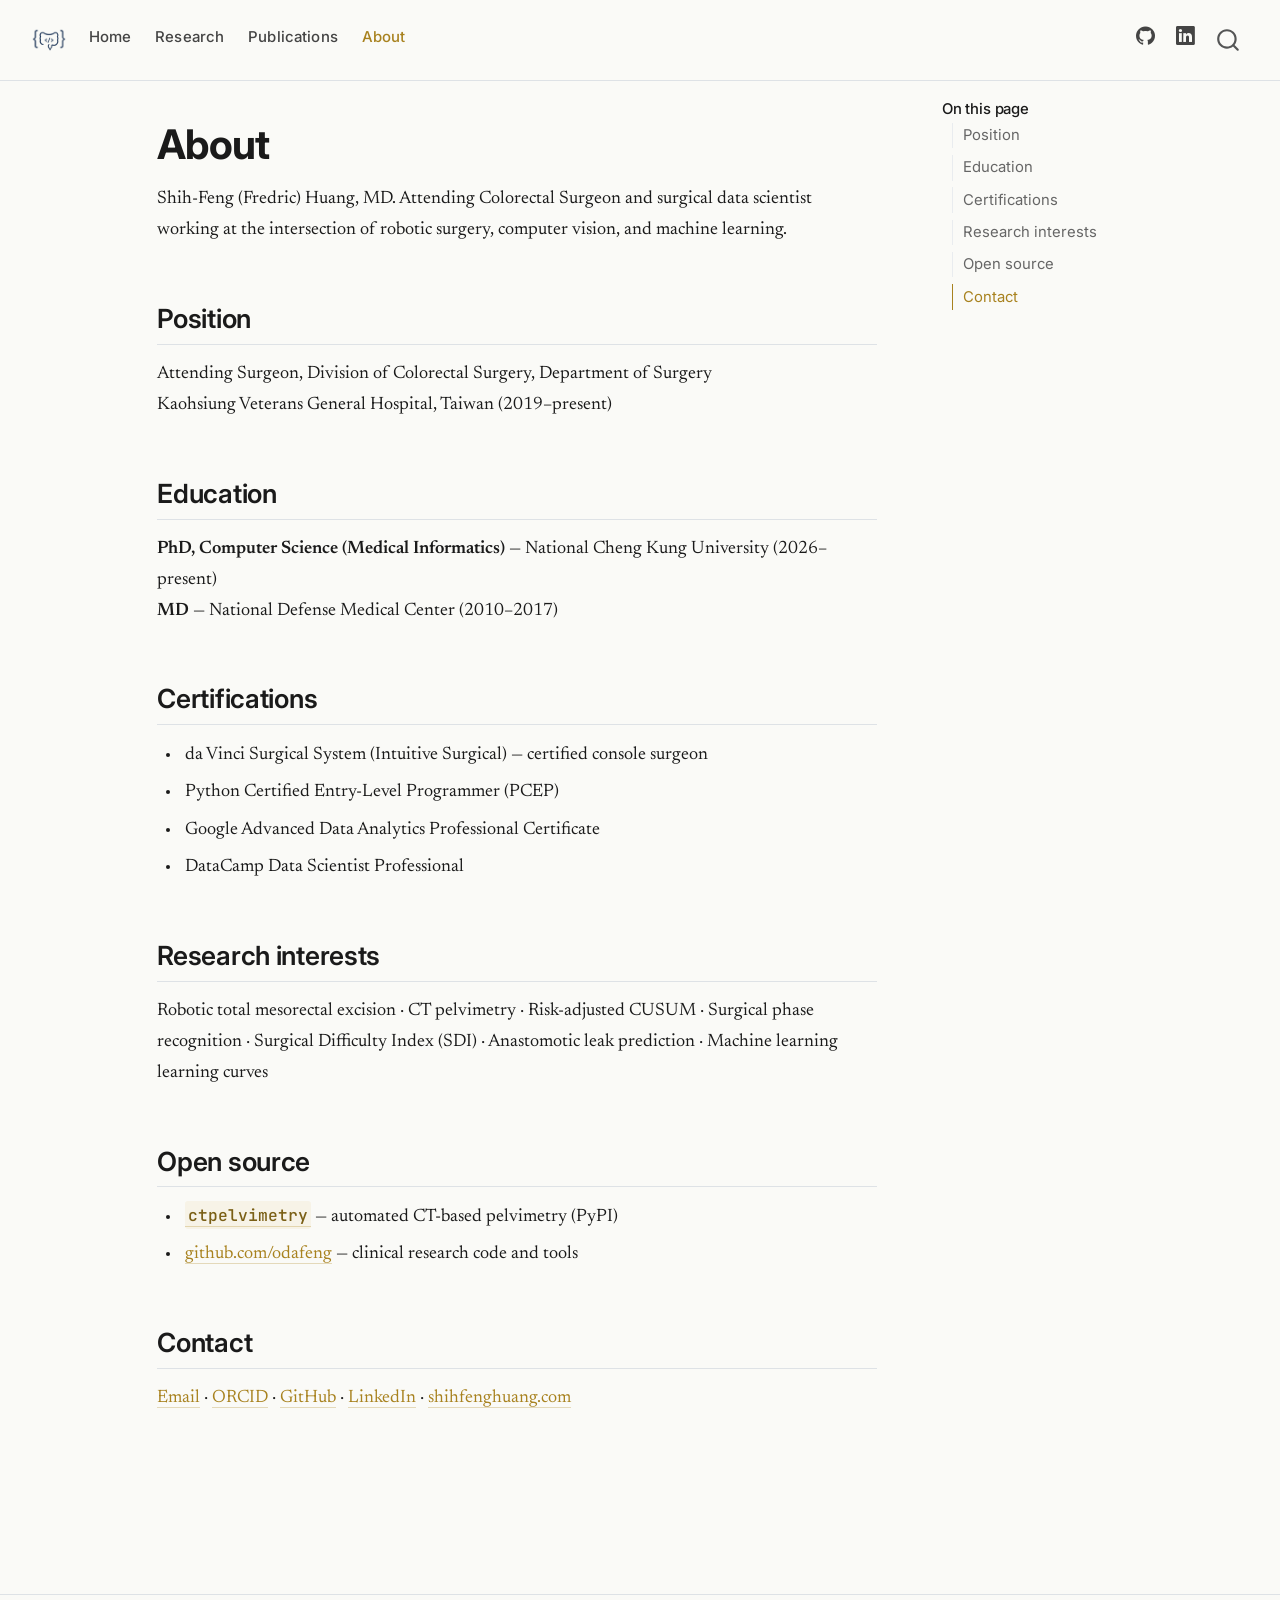
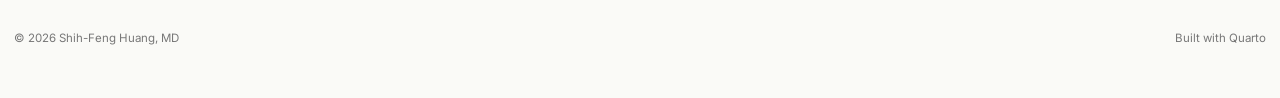
==== commit 44be2020: "feat: add public email to About contact section Co-Authored-By: Claude Fable 5 <noreply@anthropic.co" ====
--- a/docs/about.html
+++ b/docs/about.html
@@ -213,7 +213,7 @@
 </section>
 <section id="contact" class="level2">
 <h2 class="anchored" data-anchor-id="contact">Contact</h2>
-<p><a href="https://orcid.org/0000-0002-8037-4074">ORCID</a> · <a href="https://github.com/odafeng">GitHub</a> · <a href="https://www.linkedin.com/in/fredrichuang/">LinkedIn</a> · <a href="https://shihfenghuang.com">shihfenghuang.com</a></p>
+<p><a href="mailto:drfredrichuang@gmail.com">Email</a> · <a href="https://orcid.org/0000-0002-8037-4074">ORCID</a> · <a href="https://github.com/odafeng">GitHub</a> · <a href="https://www.linkedin.com/in/fredrichuang/">LinkedIn</a> · <a href="https://shihfenghuang.com">shihfenghuang.com</a></p>
 
 
 </section>
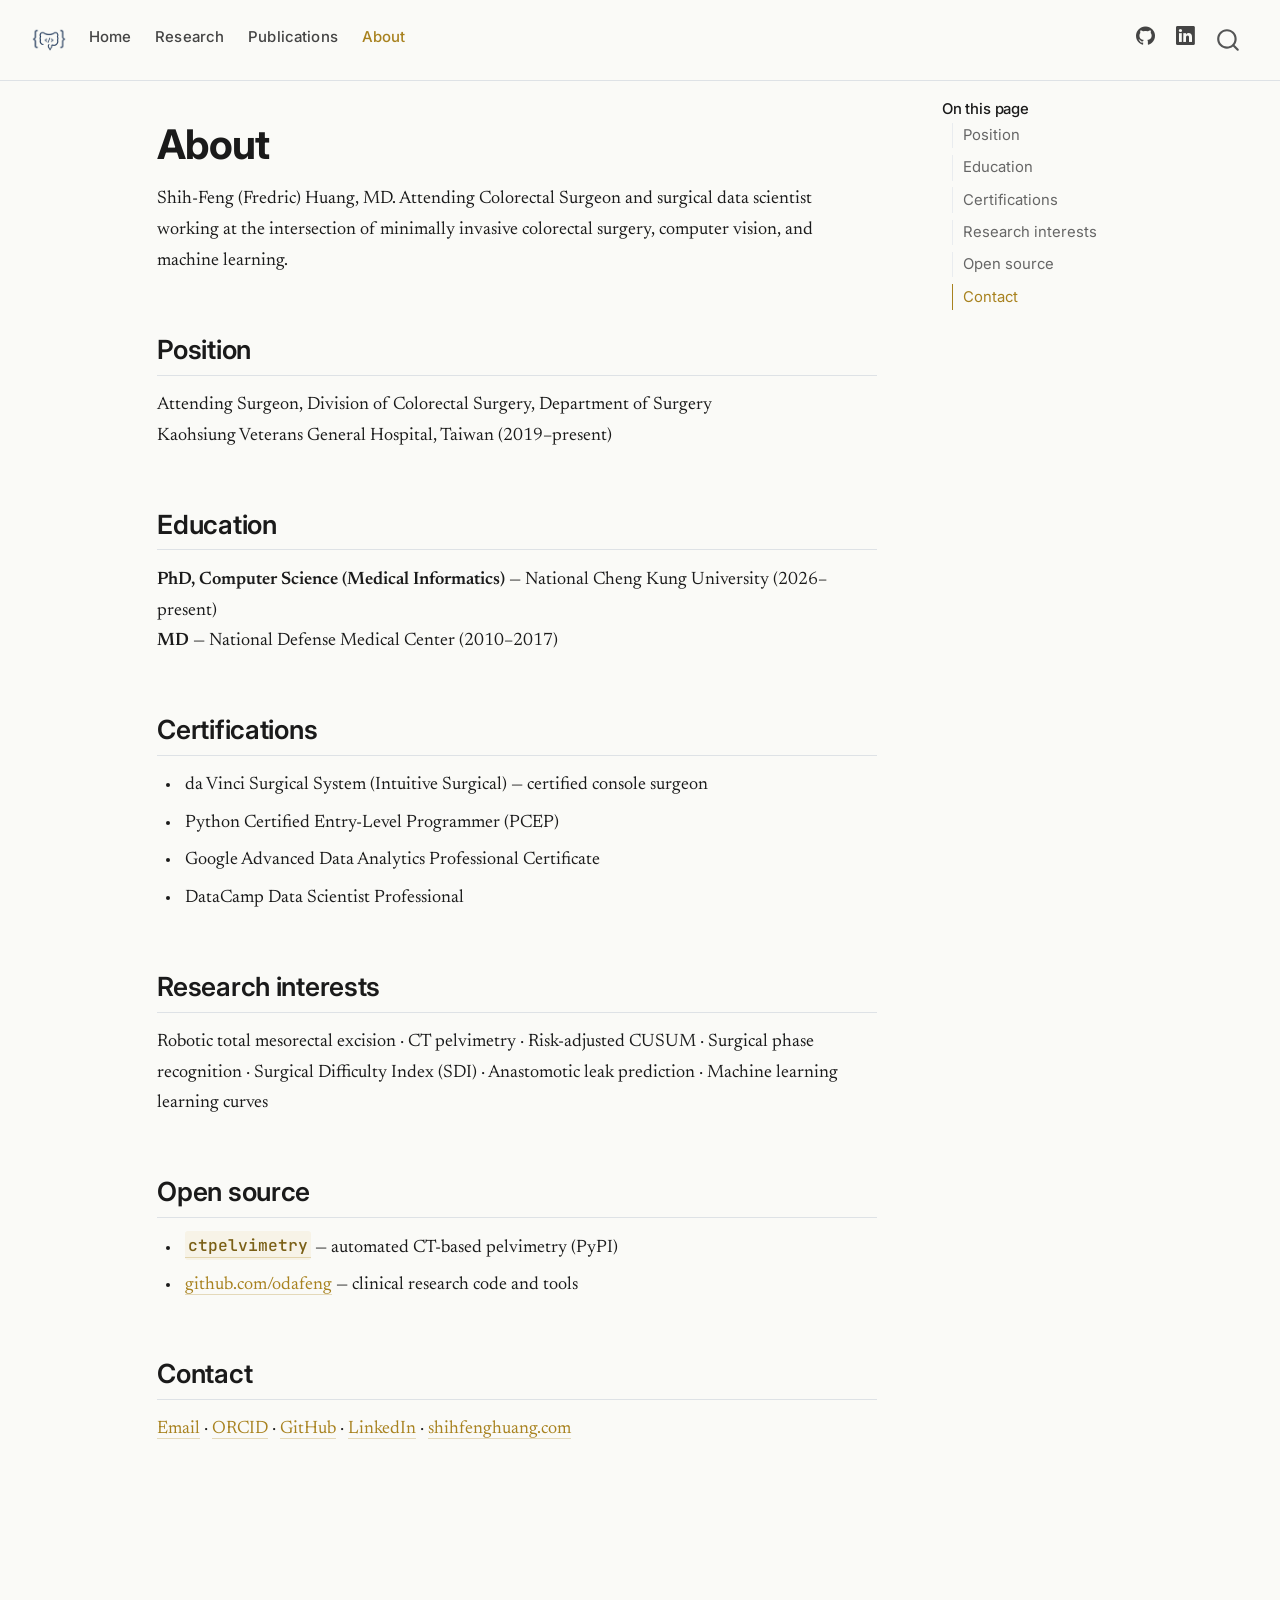
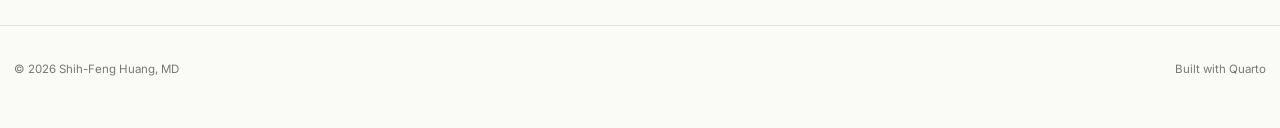
==== commit 72922ab9: "fix: correct academic terminology across site - PhD candidate -> PhD student (qualifying exam not ye" ====
--- a/docs/about.html
+++ b/docs/about.html
@@ -74,13 +74,13 @@
 
 
 <meta property="og:title" content="About – Shih-Feng Huang, MD">
-<meta property="og:description" content="Robotic Colorectal Surgical Intelligence: planning, proficiency, and outcomes">
+<meta property="og:description" content="Colorectal surgical intelligence: planning, proficiency, and outcomes">
 <meta property="og:image" content="https://research.shihfenghuang.com/assets/favicon-512.png">
 <meta property="og:site_name" content="Shih-Feng Huang, MD">
 <meta property="og:image:height" content="512">
 <meta property="og:image:width" content="512">
 <meta name="twitter:title" content="About – Shih-Feng Huang, MD">
-<meta name="twitter:description" content="Robotic Colorectal Surgical Intelligence: planning, proficiency, and outcomes">
+<meta name="twitter:description" content="Colorectal surgical intelligence: planning, proficiency, and outcomes">
 <meta name="twitter:image" content="https://research.shihfenghuang.com/assets/favicon-512.png">
 <meta name="twitter:card" content="summary">
 <meta name="twitter:image-height" content="512">
@@ -180,7 +180,7 @@
 </header>
 
 
-<p>Shih-Feng (Fredric) Huang, MD. Attending Colorectal Surgeon and surgical data scientist working at the intersection of robotic surgery, computer vision, and machine learning.</p>
+<p>Shih-Feng (Fredric) Huang, MD. Attending Colorectal Surgeon and surgical data scientist working at the intersection of minimally invasive colorectal surgery, computer vision, and machine learning.</p>
 <section id="position" class="level2">
 <h2 class="anchored" data-anchor-id="position">Position</h2>
 <p>Attending Surgeon, Division of Colorectal Surgery, Department of Surgery<br>
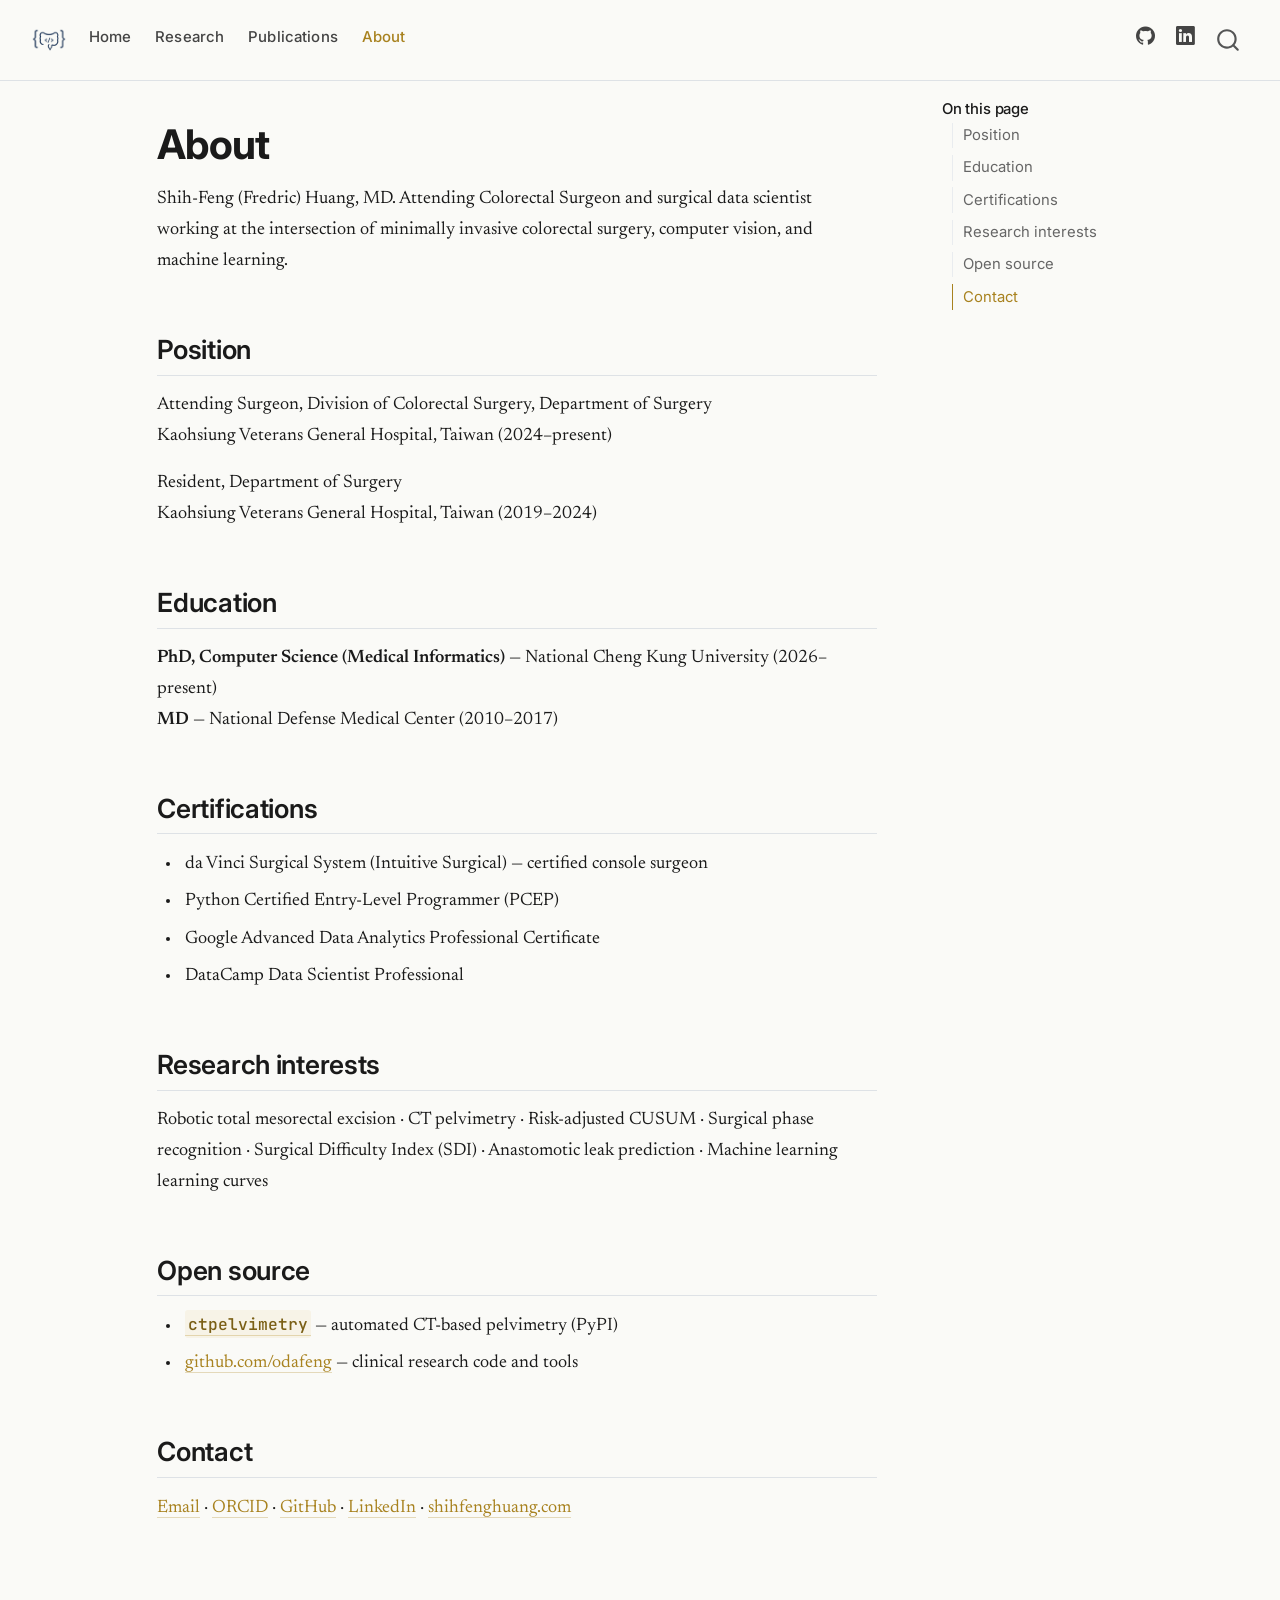
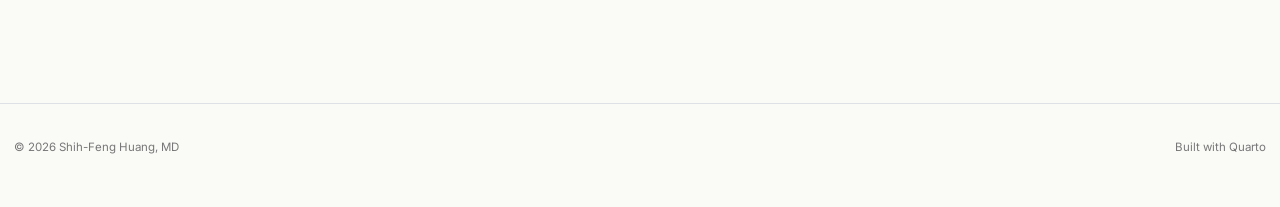
==== commit 75e14b5b: "docs(about): correct attending appointment to 2024 Position listed Kaohsiung Veterans General Hospit" ====
--- a/docs/about.html
+++ b/docs/about.html
@@ -71,6 +71,14 @@
     "search-label": "Search"
   }
 }</script>
+<!-- GA4：research.shihfenghuang.com。property 551164859 -->
+<script async="" src="https://www.googletagmanager.com/gtag/js?id=G-JTNSR21476"></script>
+<script>
+  window.dataLayer = window.dataLayer || [];
+  function gtag(){dataLayer.push(arguments);}
+  gtag('js', new Date());
+  gtag('config', 'G-JTNSR21476');
+</script>
 
 
 <meta property="og:title" content="About – Shih-Feng Huang, MD">
@@ -184,7 +192,9 @@
 <section id="position" class="level2">
 <h2 class="anchored" data-anchor-id="position">Position</h2>
 <p>Attending Surgeon, Division of Colorectal Surgery, Department of Surgery<br>
-Kaohsiung Veterans General Hospital, Taiwan (2019–present)</p>
+Kaohsiung Veterans General Hospital, Taiwan (2024–present)</p>
+<p>Resident, Department of Surgery<br>
+Kaohsiung Veterans General Hospital, Taiwan (2019–2024)</p>
 </section>
 <section id="education" class="level2">
 <h2 class="anchored" data-anchor-id="education">Education</h2>
